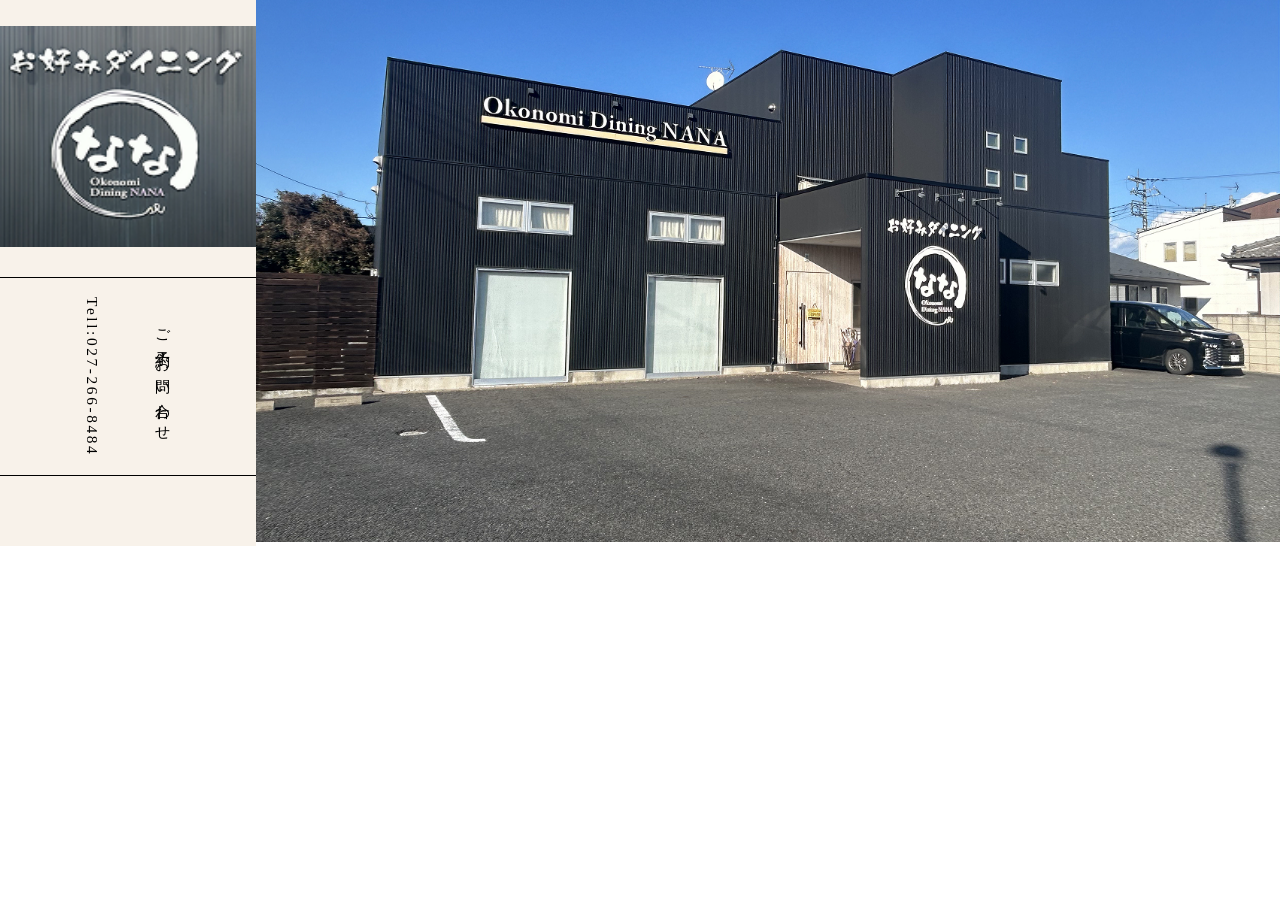
==== index.html @ 5980c4c0 "Add files via upload" ====
<!DOCTYPE html>
<html lang="ja">

<head>
  <meta charset="UTF-8">
  <meta name="viewport" content="width=device-width, initial-scale=1.0">
  <title>Document</title>
  <link rel="stylesheet" href="style.css">
</head>

<body>
  <header>
    <div class="reserve">
      <img src="nana.png">
      <span>
        <p>Tell:027-266-8484</p>
        <p>ご予約・お問い合わせ</p>
      </span>
    </div>
    <div class="nana">
      <img src="restaurant.png">
    </div>
  </header>
</body>

</html>
---- style.css ----
@charset "UTF-8";
*{
margin:0;
box-sizing:border-box;
padding:0;
font-family: "Noto Serif JP";
}

header{
  display:flex;
  align-items: stretch;
}

header img{
  width:100%
}

.nana{
  width:80%;
}

.reserve{
  width:20%;
  background-color: #F8F2EA;
}

.reserve p{
  writing-mode: vertical-rl;
  letter-spacing: 0.17em;
  font-size: 1.2vw;
}

.reserve span{
  display: flex;
  justify-content: center;
  gap:20%;
  align-items: center;
  position: relative; 
  padding: 20px 0;
}

.reserve span::before{
  content: "";
 position: absolute;
  top: 0;
  left: 0;
  width: 100%;
  height: 1px;
  background-color: #000;
}

.reserve span::after{
  content: "";
   position: absolute;
  bottom: 0;
  left: 0;
  width: 100%;
  height: 1px;
  background-color: #000;
}

.reserve img{
  flex:1;
  padding:10% 0;
  height:50%;
}
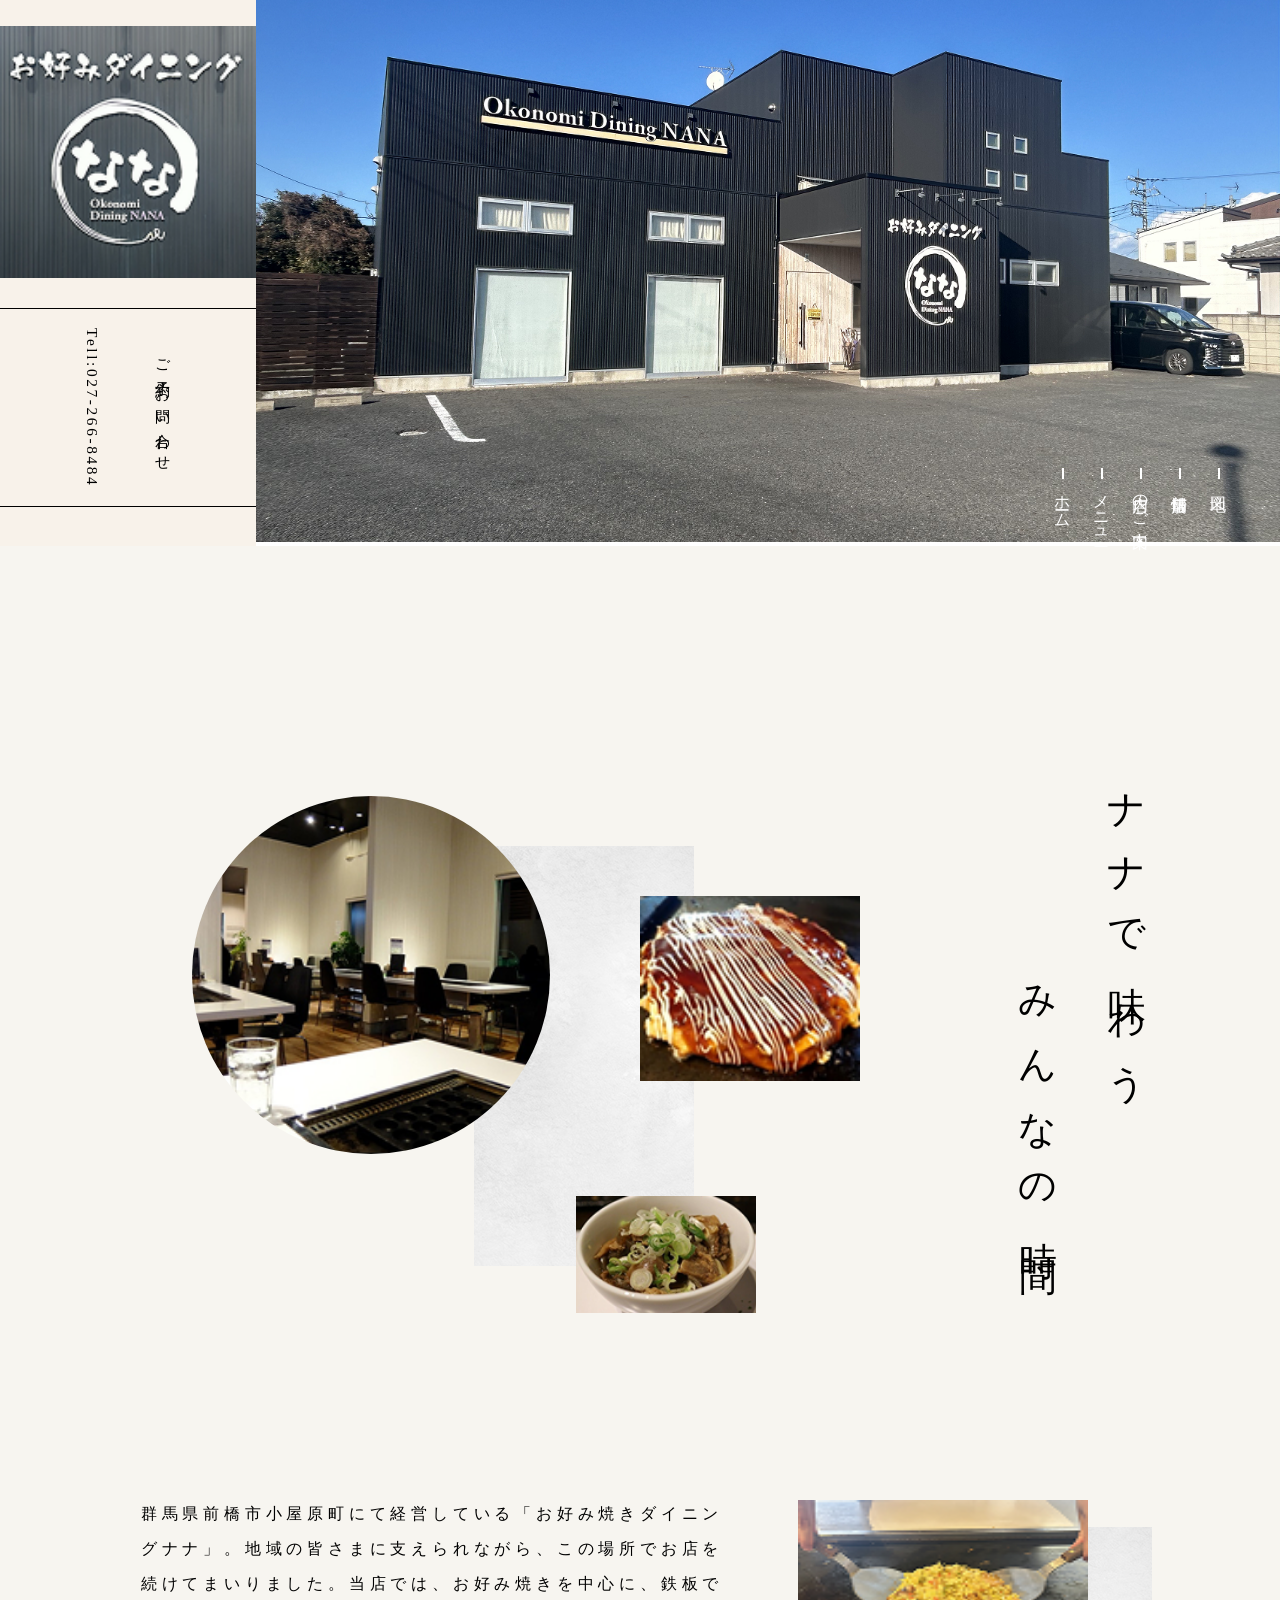
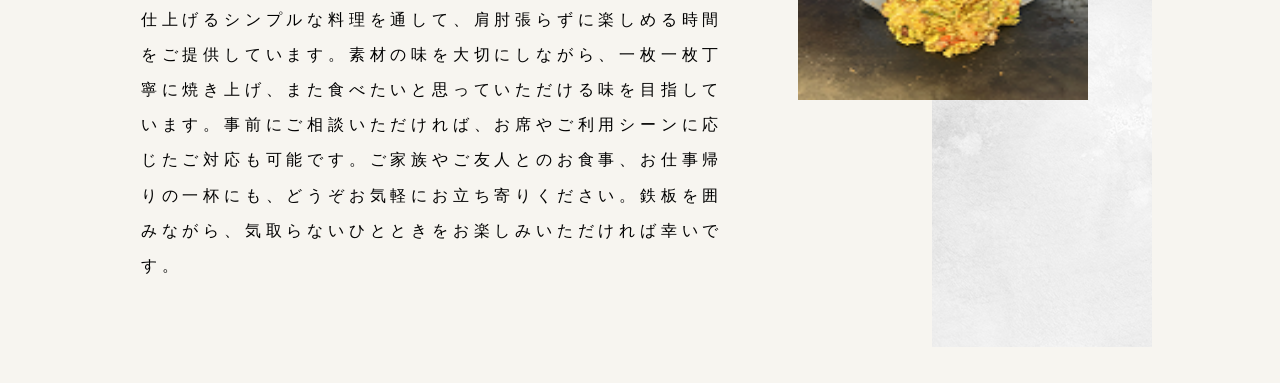
==== commit 29c5d2a0: "Add files via upload" ====
--- a/index.html
+++ b/index.html
@@ -19,8 +19,33 @@
     </div>
     <div class="nana">
       <img src="restaurant.png">
+      <ul>
+        <li><a href="#">ホーム</a></li>
+        <li><a href="#">メニュー</a></li>
+        <li><a href="#">店内のご案内</a></li>
+        <li><a href="#">店舗情報</a></li>
+        <li><a href="#">地図</a></li>
+      </ul>
     </div>
   </header>
+
+  <section class="hero">
+    <img class="table" src="dining table .png">
+    <img class="gray" src="gray.png">
+    <img class="okonomiyaki" src="okonomiyaki.png">
+    <img class="gyu" src=gyu.png>
+    <h1>ナナで味わう<br><span>みんなの時間</span></h1>
+  </section>
+
+  <section class="about">
+      <p>
+        群馬県前橋市小屋原町にて経営している「お好み焼きダイニングナナ」。地域の皆さまに支えられながら、この場所でお店を続けてまいりました。当店では、お好み焼きを中心に、鉄板で仕上げるシンプルな料理を通して、肩肘張らずに楽しめる時間をご提供しています。素材の味を大切にしながら、一枚一枚丁寧に焼き上げ、また食べたいと思っていただける味を目指しています。事前にご相談いただければ、お席やご利用シーンに応じたご対応も可能です。ご家族やご友人とのお食事、お仕事帰りの一杯にも、どうぞお気軽にお立ち寄りください。鉄板を囲みながら、気取らないひとときをお楽しみいただければ幸いです。
+      </p>
+      <img class="cooking" src="cooking.png">
+      <img class="gray1" src="gray.png">
+  </section>
 </body>
 
+
+
 </html>
--- a/style.css
+++ b/style.css
@@ -1,47 +1,49 @@
 @charset "UTF-8";
-*{
-margin:0;
-box-sizing:border-box;
-padding:0;
-font-family: "Noto Serif JP";
+
+* {
+  margin: 0;
+  box-sizing: border-box;
+  padding: 0;
+  font-family: "Noto Serif JP";
 }
 
-header{
-  display:flex;
+header {
+  display: flex;
   align-items: stretch;
 }
 
-header img{
-  width:100%
+header img {
+  width: 100%
 }
 
-.nana{
-  width:80%;
+.nana {
+  width: 80%;
+  position: relative;
 }
 
-.reserve{
-  width:20%;
+.reserve {
+  width: 20%;
   background-color: #F8F2EA;
 }
 
-.reserve p{
+.reserve p {
   writing-mode: vertical-rl;
   letter-spacing: 0.17em;
   font-size: 1.2vw;
 }
 
-.reserve span{
+.reserve span {
   display: flex;
   justify-content: center;
-  gap:20%;
+  gap: 20%;
   align-items: center;
-  position: relative; 
+  position: relative;
   padding: 20px 0;
 }
 
-.reserve span::before{
+.reserve span::before {
   content: "";
- position: absolute;
+  position: absolute;
   top: 0;
   left: 0;
   width: 100%;
@@ -49,9 +51,9 @@
   background-color: #000;
 }
 
-.reserve span::after{
+.reserve span::after {
   content: "";
-   position: absolute;
+  position: absolute;
   bottom: 0;
   left: 0;
   width: 100%;
@@ -59,10 +61,132 @@
   background-color: #000;
 }
 
-.reserve img{
-  flex:1;
-  padding:10% 0;
-  height:50%;
+.reserve img {
+  flex: 1;
+  padding: 10% 0;
 }
 
+.nana ul {
+  writing-mode: vertical-rl;
+  writing-mode: vertical-lr;
+  list-style: none;
+  background-image: url('background black.png');
+  border-radius: 50%;
+  padding: 12vh 7vh 10vh;
+  position: absolute;
+  right: -20px;
+  bottom: -15%;
+  z-index: 20;
+}
 
+li {
+  padding: 0vh 1vh;
+  position: relative;
+  transition: opacity 0.3s;
+}
+
+li::before {
+  content: "";
+  position: absolute;
+  top: -30%;
+  left: 50%;
+  width: 2px;
+  height: 20%;
+  background-color: white;
+}
+
+li:hover {
+  opacity: 0.4;
+}
+
+a {
+  text-decoration: none;
+  color: white;
+}
+
+/* hero */
+.hero {
+  padding: 220px 11vw 0;
+  position: relative;
+  background-color: #F7F5F0;
+  height:900px;
+}
+
+.hero img {
+  position: absolute;
+}
+
+.table {
+  top: 250px;
+  left: 15%;
+  border-radius: 50%;
+  z-index: 10;
+  width: 28%;
+  aspect-ratio: 1 / 1;     
+  object-fit: cover;        
+  height: auto;   
+}
+
+.gray {
+  top: 300px;
+  left: 37%;
+  z-index: 0;
+}
+
+.okonomiyaki {
+  left: 50%;
+  top: 350px;
+  width:220px;
+  height:auto;
+}
+
+.gyu {
+  top: 650px;
+  left: 45%;
+  width:180px;
+  height:auto;
+}
+
+.hero h1 {
+  position: absolute;
+  font-size: 3vw;
+  writing-mode: vertical-rl ;
+  right: 10vw;
+  font-weight: normal;
+  letter-spacing: 0.5em;
+}
+
+.hero h1 span {
+  margin-top: 5em;
+  margin-right: 1em;
+  display: inline-block;
+}
+
+.about{
+ background-color: #F7F5F0;
+ padding: 50px 11vw 100px;
+ position:relative;
+}
+
+.about p{
+  width:60%;
+  letter-spacing: 0.3em;
+   line-height: 2.2em;
+}
+
+.cooking{
+  position:absolute;
+  right:15%;
+  top:10%;
+  width:290px;
+  height:200px;
+  z-index:10;
+}
+
+.gray1{
+  position: absolute;
+  right:10%;
+  top:15%;
+  z-index:1;
+}
+
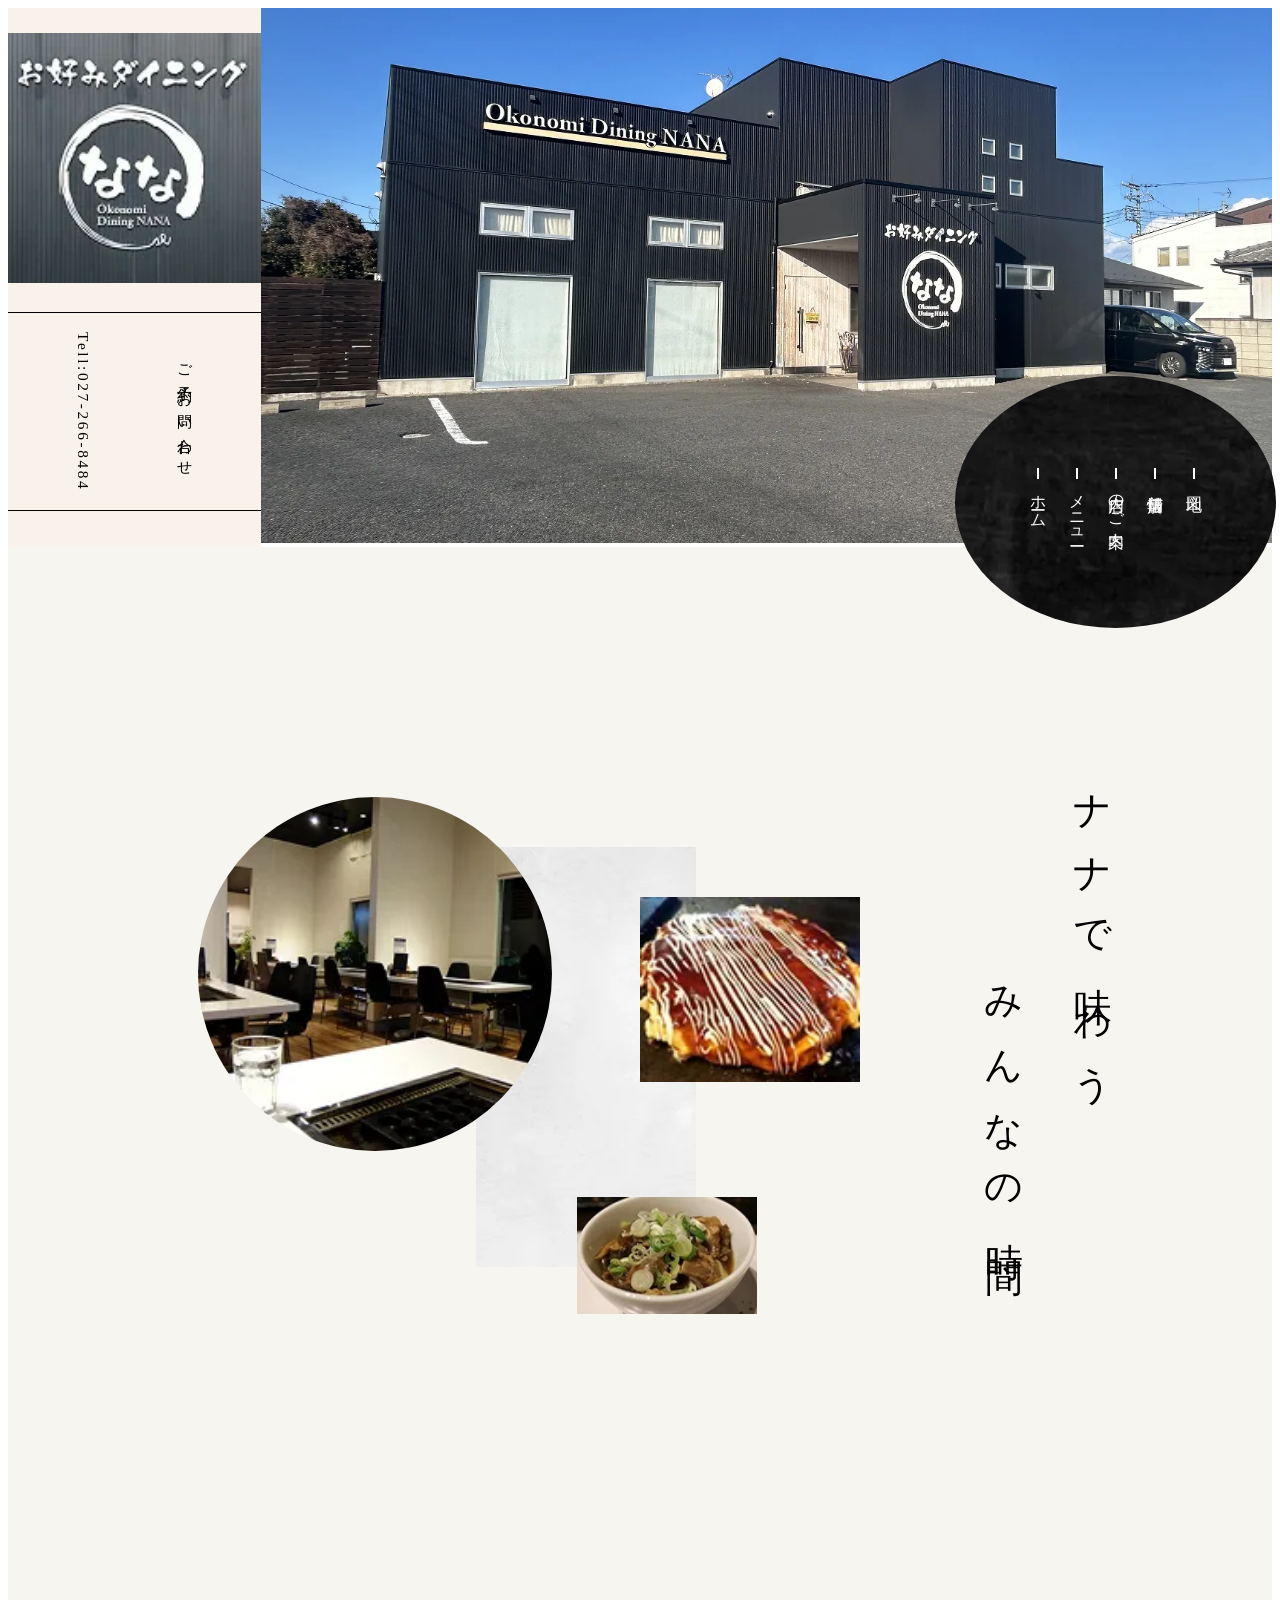
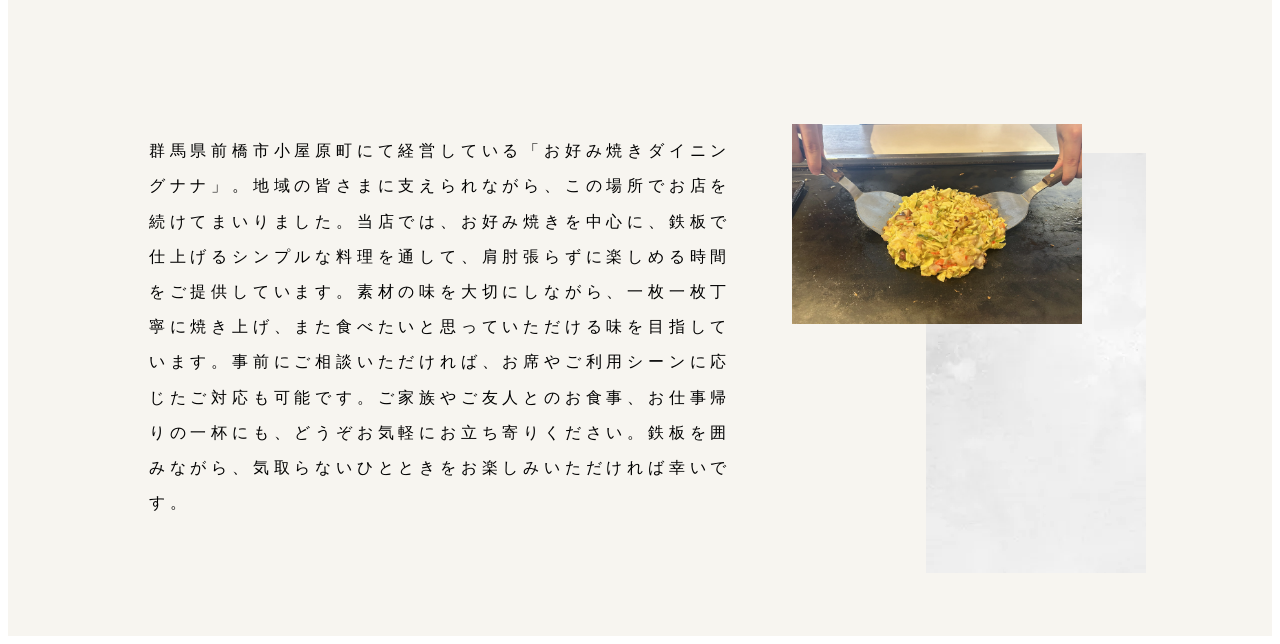
==== commit 10471c32: "Add files via upload" ====
--- a/index.html
+++ b/index.html
@@ -5,20 +5,25 @@
   <meta charset="UTF-8">
   <meta name="viewport" content="width=device-width, initial-scale=1.0">
   <title>Document</title>
-  <link rel="stylesheet" href="style.css">
+  <link rel="stylesheet" href="css/style.css">
+  <link rel="commonsheet" href="css/common.css">
+  <link rel="resetsheet" href="css/reset.css">
+  <link rel="preconnect" href="https://fonts.googleapis.com">
+<link rel="preconnect" href="https://fonts.gstatic.com" crossorigin>
+<link href="https://fonts.googleapis.com/css2?family=Noto+Sans+JP:wght@100..900&display=swap" rel="stylesheet">
 </head>
 
 <body>
   <header>
     <div class="reserve">
-      <img src="nana.png">
+      <img src="images/nana.webp">
       <span>
         <p>Tell:027-266-8484</p>
         <p>ご予約・お問い合わせ</p>
       </span>
     </div>
     <div class="nana">
-      <img src="restaurant.png">
+      <img src="images/restaurant.webp">
       <ul>
         <li><a href="#">ホーム</a></li>
         <li><a href="#">メニュー</a></li>
@@ -29,21 +34,25 @@
     </div>
   </header>
 
-  <section class="hero">
-    <img class="table" src="dining table .png">
-    <img class="gray" src="gray.png">
-    <img class="okonomiyaki" src="okonomiyaki.png">
-    <img class="gyu" src=gyu.png>
+  <main>
+    <img class="table" src="images/dining table .webp">
+    <img class="gray" src="images/gray.webp">
+    <img class="okonomiyaki" src="images/okonomiyaki.webp">
+    <img class="gyu" src=images/gyu.webp>
     <h1>ナナで味わう<br><span>みんなの時間</span></h1>
-  </section>
+  </main>
 
   <section class="about">
       <p>
         群馬県前橋市小屋原町にて経営している「お好み焼きダイニングナナ」。地域の皆さまに支えられながら、この場所でお店を続けてまいりました。当店では、お好み焼きを中心に、鉄板で仕上げるシンプルな料理を通して、肩肘張らずに楽しめる時間をご提供しています。素材の味を大切にしながら、一枚一枚丁寧に焼き上げ、また食べたいと思っていただける味を目指しています。事前にご相談いただければ、お席やご利用シーンに応じたご対応も可能です。ご家族やご友人とのお食事、お仕事帰りの一杯にも、どうぞお気軽にお立ち寄りください。鉄板を囲みながら、気取らないひとときをお楽しみいただければ幸いです。
       </p>
-      <img class="cooking" src="cooking.png">
-      <img class="gray1" src="gray.png">
+      <img class="cooking" src="images/cooking.webp">
+      <img class="gray1" src="images/gray.webp">
   </section>
+
+
+
+  <script src="js/main.js"></script>
 </body>
 
 
--- a/css/style.css
+++ b/css/style.css
@@ -0,0 +1,185 @@
+@charset "UTF-8";
+
+header {
+  display: flex;
+  align-items: stretch;
+}
+
+header img {
+  width: 100%
+}
+
+.nana {
+  width: 80%;
+  position: relative;
+}
+
+.reserve {
+  width: 20%;
+  background-color: #F8F2EA;
+}
+
+.reserve p {
+  writing-mode: vertical-rl;
+  letter-spacing: 0.17em;
+  font-size: 1.2vw;
+}
+
+.reserve span {
+  display: flex;
+  justify-content: center;
+  gap: 20%;
+  align-items: center;
+  position: relative;
+  padding: 20px 0;
+}
+
+.reserve span::before {
+  content: "";
+  position: absolute;
+  top: 0;
+  left: 0;
+  width: 100%;
+  height: 1px;
+  background-color: #000;
+}
+
+.reserve span::after {
+  content: "";
+  position: absolute;
+  bottom: 0;
+  left: 0;
+  width: 100%;
+  height: 1px;
+  background-color: #000;
+}
+
+.reserve img {
+  flex: 1;
+  padding: 10% 0;
+}
+
+.nana ul {
+  writing-mode: vertical-rl;
+  writing-mode: vertical-lr;
+  list-style: none;
+  background-image: url('../images/background-black.webp');
+  border-radius: 50%;
+  padding: 12vh 7vh 10vh;
+  position: absolute;
+  right: -20px;
+  bottom: -15%;
+  z-index: 20;
+}
+
+li {
+  padding: 0vh 1vh;
+  position: relative;
+  transition: opacity 0.3s;
+}
+
+li::before {
+  content: "";
+  position: absolute;
+  top: -30%;
+  left: 50%;
+  width: 2px;
+  height: 20%;
+  background-color: white;
+}
+
+li:hover {
+  opacity: 0.4;
+}
+
+a {
+  text-decoration: none;
+  color: white;
+}
+
+/* main */
+main {
+  padding: 220px 11vw 0;
+  position: relative;
+  background-color: #F7F5F0;
+  height:900px;
+}
+
+main img {
+  position: absolute;
+}
+
+.table {
+  top: 250px;
+  left: 15%;
+  border-radius: 50%;
+  z-index: 10;
+  width: 28%;
+  aspect-ratio: 1 / 1;     
+  object-fit: cover;        
+  height: auto;   
+}
+
+.gray {
+  top: 300px;
+  left: 37%;
+  z-index: 0;
+}
+
+.okonomiyaki {
+  left: 50%;
+  top: 350px;
+  width:220px;
+  height:auto;
+}
+
+.gyu {
+  top: 650px;
+  left: 45%;
+  width:180px;
+  height:auto;
+}
+
+main h1 {
+  position: absolute;
+  font-size: 3vw;
+  writing-mode: vertical-rl ;
+  right: 10vw;
+  font-weight: normal;
+  letter-spacing: 0.5em;
+}
+
+main h1 span {
+  margin-top: 5em;
+  margin-right: 1em;
+  display: inline-block;
+}
+
+.about{
+ background-color: #F7F5F0;
+ padding: 50px 11vw 100px;
+ position:relative;
+}
+
+.about p{
+  width:60%;
+  letter-spacing: 0.3em;
+   line-height: 2.2em;
+}
+
+.cooking{
+  position:absolute;
+  right:15%;
+  top:10%;
+  width:290px;
+  height:200px;
+  z-index:10;
+}
+
+.gray1{
+  position: absolute;
+  right:10%;
+  top:15%;
+  z-index:1;
+}
+
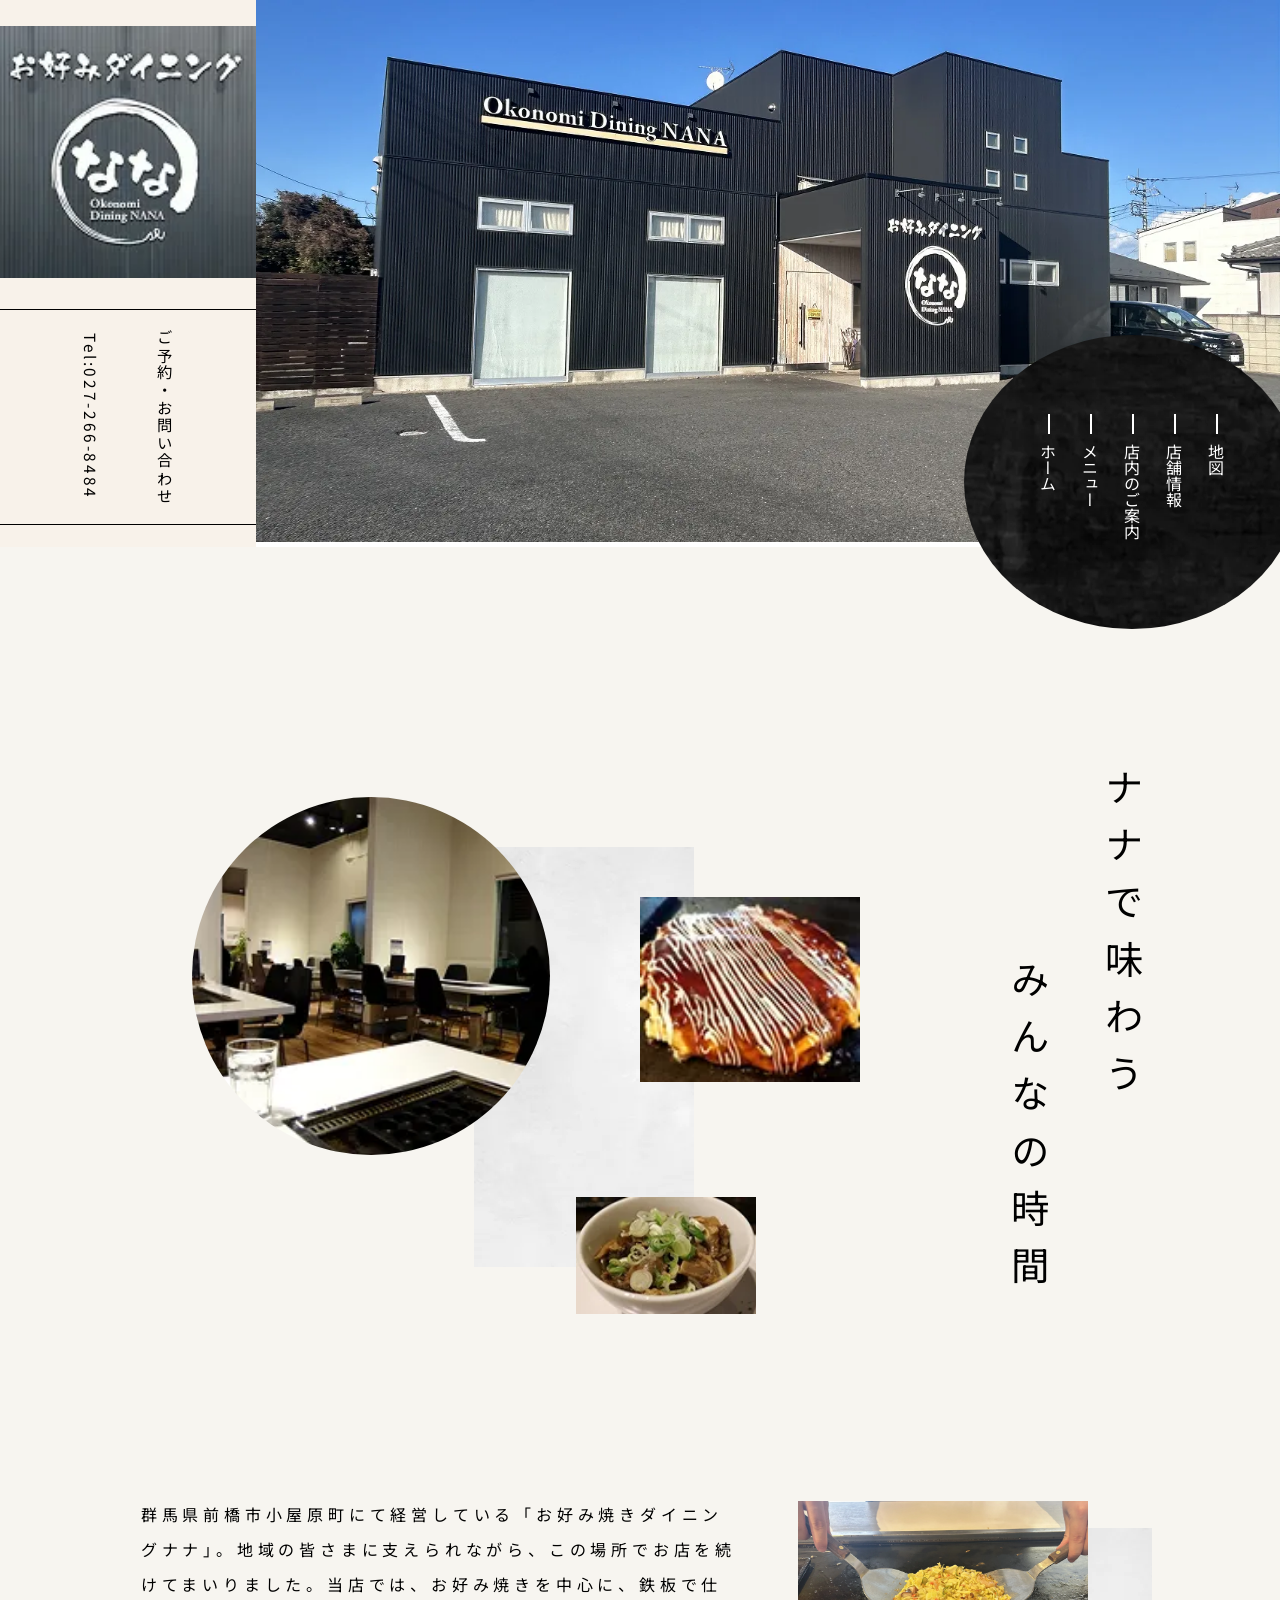
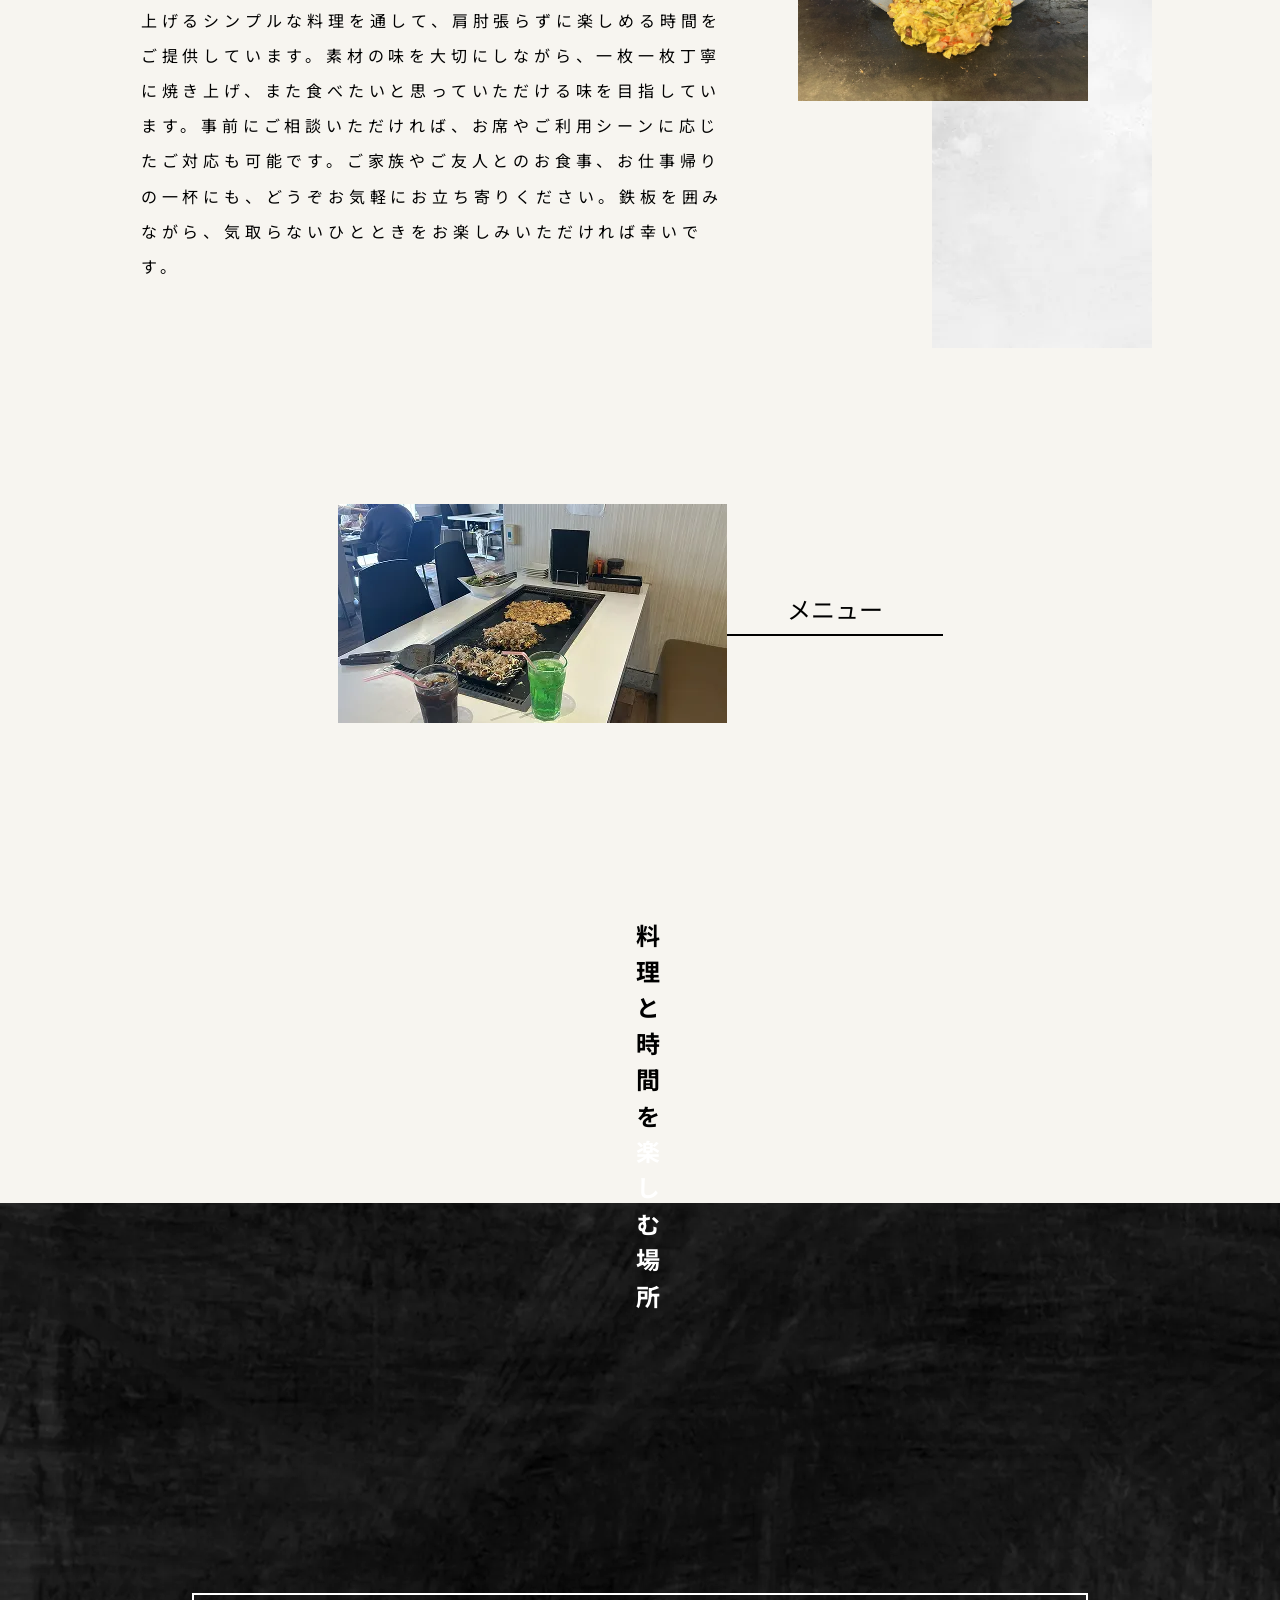
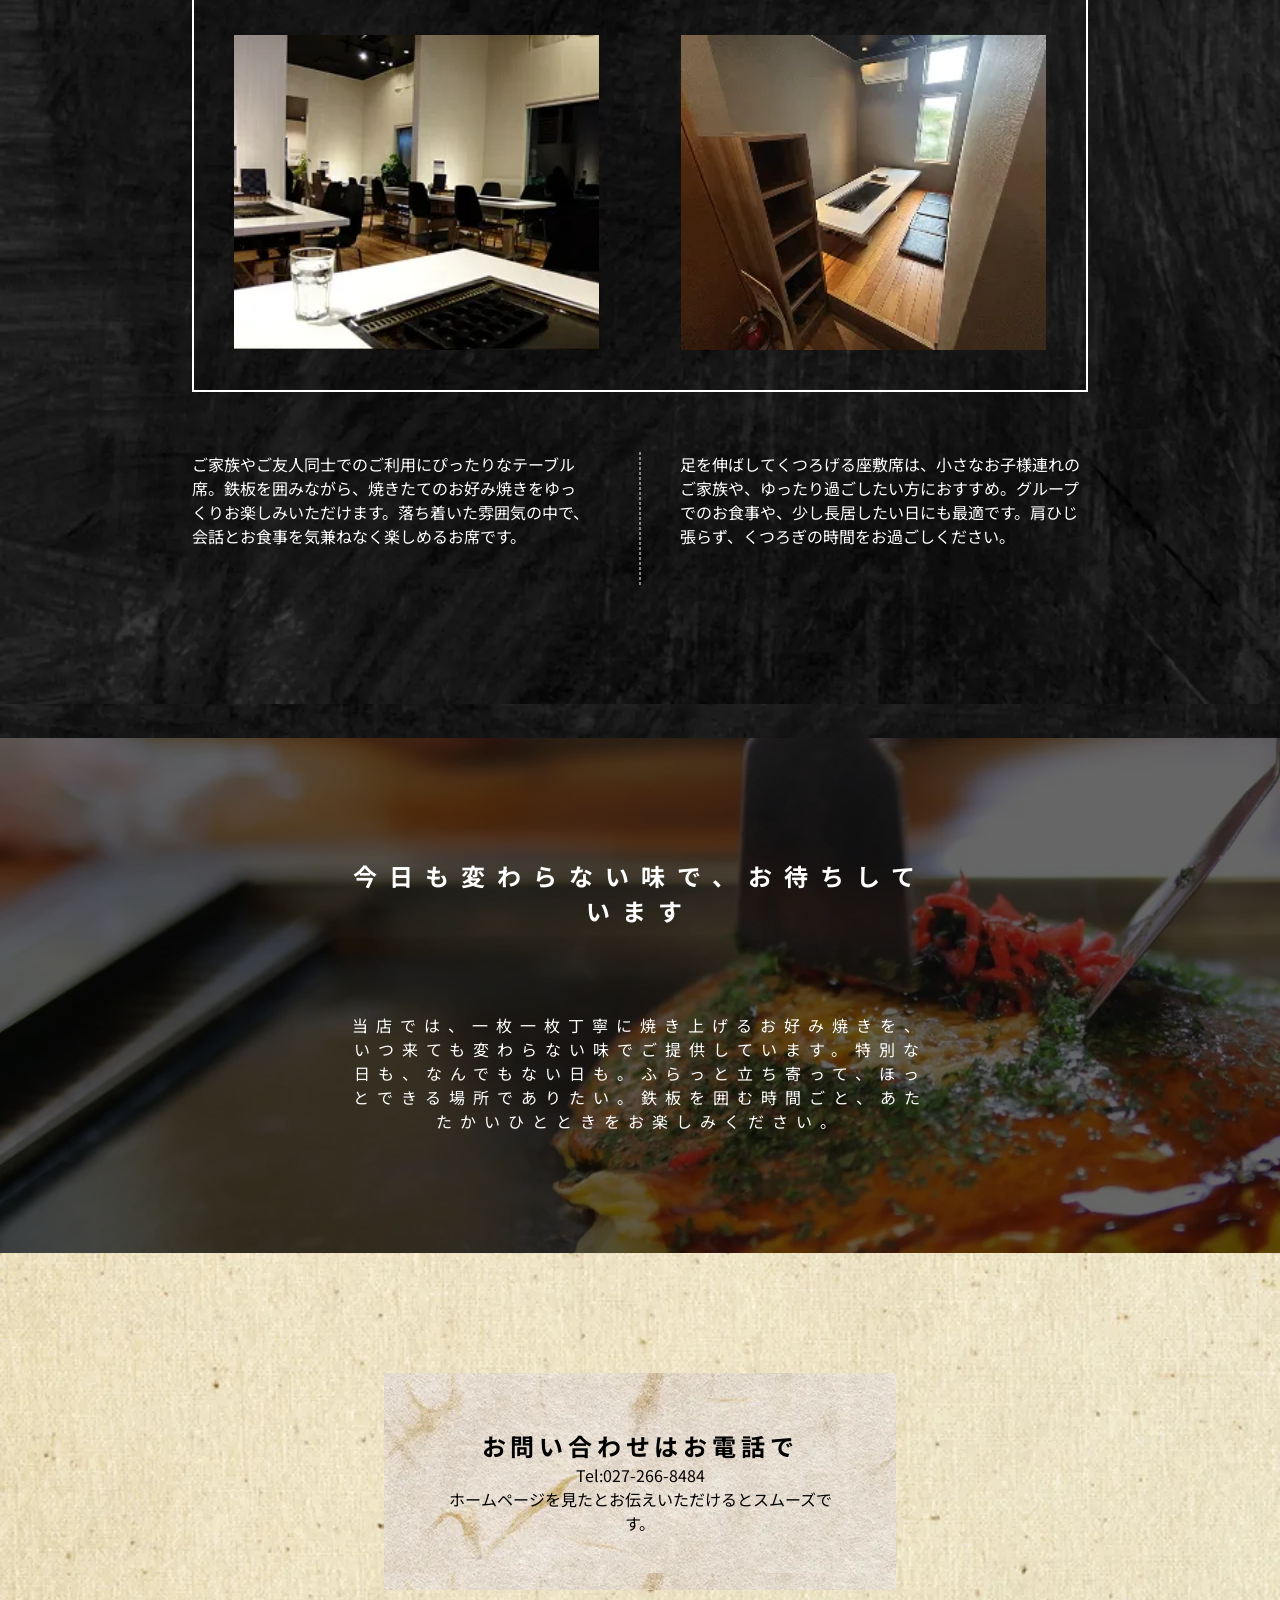
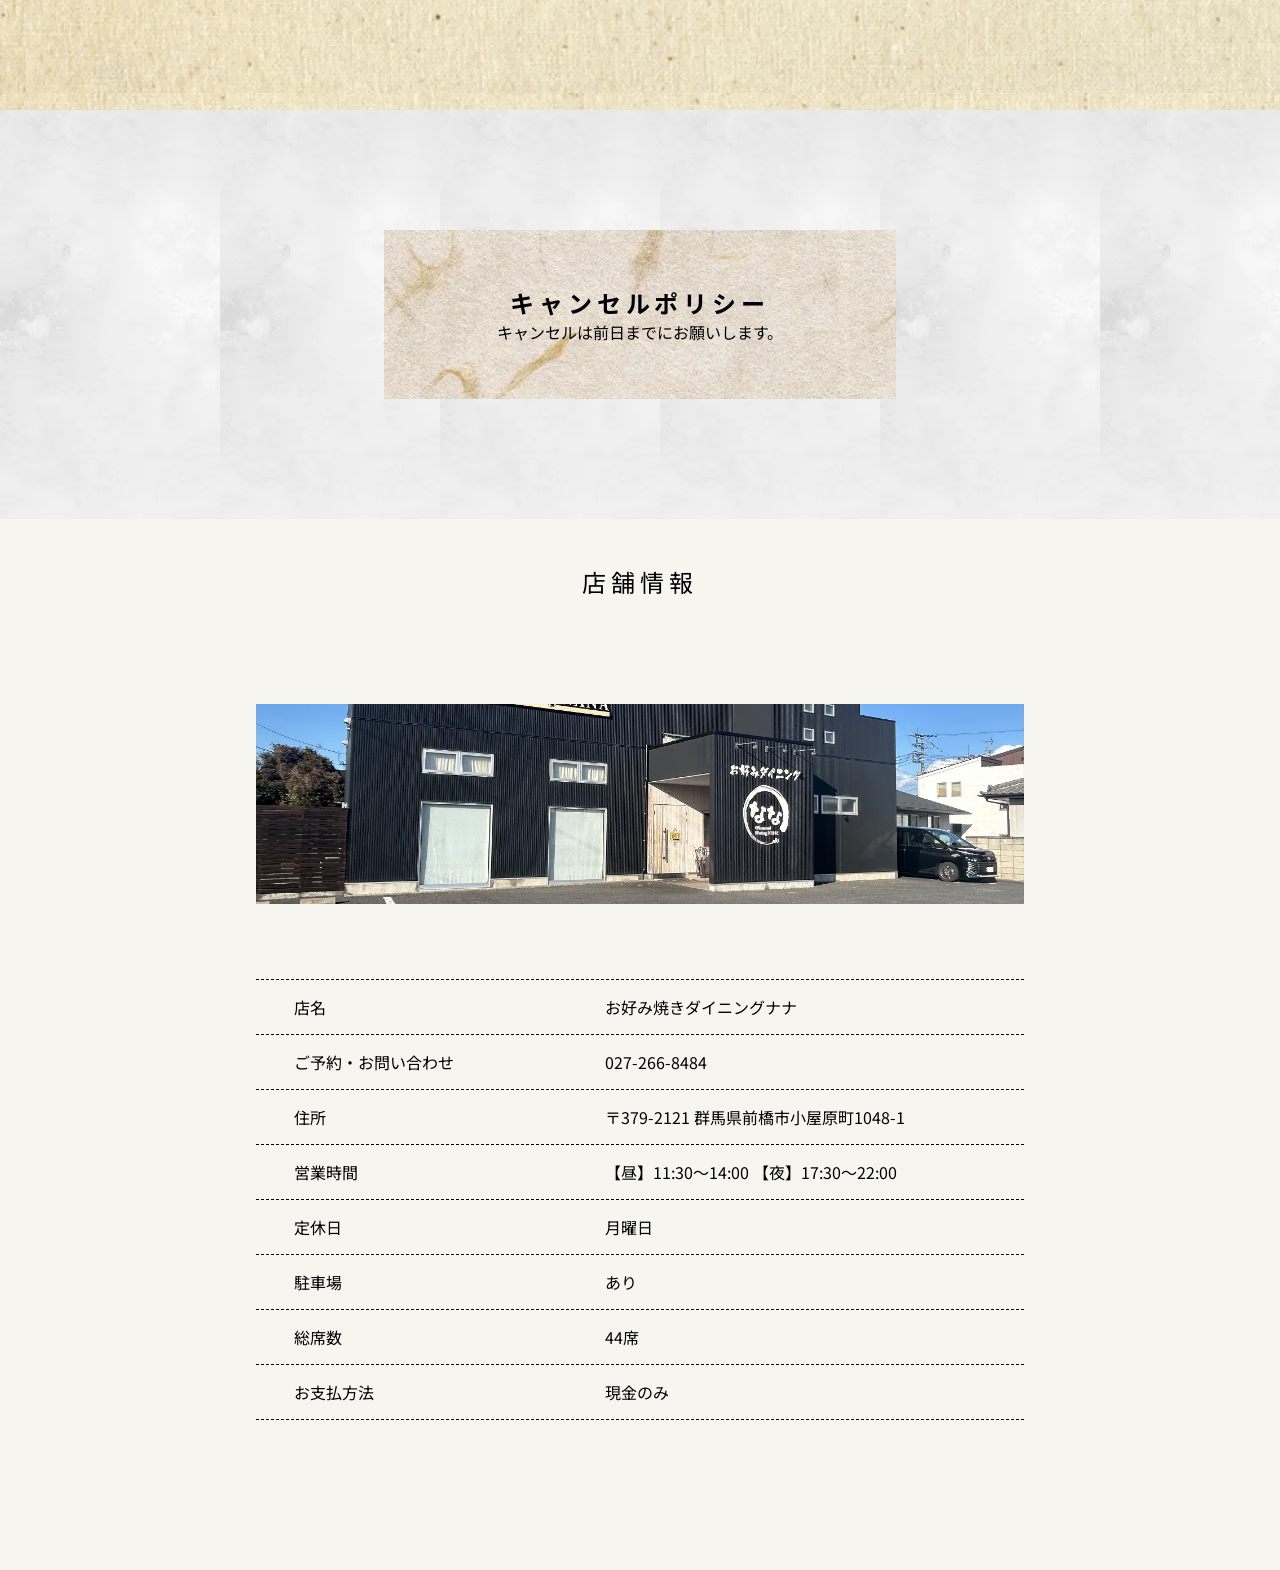
==== commit 71ff2d67: "Add files via upload" ====
--- a/index.html
+++ b/index.html
@@ -5,12 +5,12 @@
   <meta charset="UTF-8">
   <meta name="viewport" content="width=device-width, initial-scale=1.0">
   <title>Document</title>
+  <link rel="stylesheet" href="css/reset.css">
+  <link rel="stylesheet" href="css/common.css">
   <link rel="stylesheet" href="css/style.css">
-  <link rel="commonsheet" href="css/common.css">
-  <link rel="resetsheet" href="css/reset.css">
   <link rel="preconnect" href="https://fonts.googleapis.com">
-<link rel="preconnect" href="https://fonts.gstatic.com" crossorigin>
-<link href="https://fonts.googleapis.com/css2?family=Noto+Sans+JP:wght@100..900&display=swap" rel="stylesheet">
+  <link rel="preconnect" href="https://fonts.gstatic.com" crossorigin>
+  <link href="https://fonts.googleapis.com/css2?family=Noto+Sans+JP:wght@100..900&display=swap" rel="stylesheet">
 </head>
 
 <body>
@@ -18,7 +18,7 @@
     <div class="reserve">
       <img src="images/nana.webp">
       <span>
-        <p>Tell:027-266-8484</p>
+        <p>Tel:027-266-8484</p>
         <p>ご予約・お問い合わせ</p>
       </span>
     </div>
@@ -26,9 +26,9 @@
       <img src="images/restaurant.webp">
       <ul>
         <li><a href="#">ホーム</a></li>
-        <li><a href="#">メニュー</a></li>
-        <li><a href="#">店内のご案内</a></li>
-        <li><a href="#">店舗情報</a></li>
+        <li><a href="#menu">メニュー</a></li>
+        <li><a href="#store-guide">店内のご案内</a></li>
+        <li><a href="#store-info">店舗情報</a></li>
         <li><a href="#">地図</a></li>
       </ul>
     </div>
@@ -43,14 +43,88 @@
   </main>
 
   <section class="about">
-      <p>
-        群馬県前橋市小屋原町にて経営している「お好み焼きダイニングナナ」。地域の皆さまに支えられながら、この場所でお店を続けてまいりました。当店では、お好み焼きを中心に、鉄板で仕上げるシンプルな料理を通して、肩肘張らずに楽しめる時間をご提供しています。素材の味を大切にしながら、一枚一枚丁寧に焼き上げ、また食べたいと思っていただける味を目指しています。事前にご相談いただければ、お席やご利用シーンに応じたご対応も可能です。ご家族やご友人とのお食事、お仕事帰りの一杯にも、どうぞお気軽にお立ち寄りください。鉄板を囲みながら、気取らないひとときをお楽しみいただければ幸いです。
-      </p>
-      <img class="cooking" src="images/cooking.webp">
-      <img class="gray1" src="images/gray.webp">
+    <p>
+      群馬県前橋市小屋原町にて経営している「お好み焼きダイニングナナ」。地域の皆さまに支えられながら、この場所でお店を続けてまいりました。当店では、お好み焼きを中心に、鉄板で仕上げるシンプルな料理を通して、肩肘張らずに楽しめる時間をご提供しています。素材の味を大切にしながら、一枚一枚丁寧に焼き上げ、また食べたいと思っていただける味を目指しています。事前にご相談いただければ、お席やご利用シーンに応じたご対応も可能です。ご家族やご友人とのお食事、お仕事帰りの一杯にも、どうぞお気軽にお立ち寄りください。鉄板を囲みながら、気取らないひとときをお楽しみいただければ幸いです。
+    </p>
+    <img class="cooking" src="images/cooking.webp">
+    <img class="gray1" src="images/gray.webp">
   </section>
 
+  <section id="menu">
+    <img src="images/cook.webp">
+    <h2>メニュー</h2>
+  </section>
 
+  <section id="store-guide">
+    <h1>料理と時間を<span style="color: white;">楽しむ場所</span></h1>
+    <div class="img-frame">
+      <img src="images/dining table .webp">
+      <img src="images/zashiki.webp">
+    </div>
+    <div class="text">
+      <p>ご家族やご友人同士でのご利用にぴったりなテーブル席。鉄板を囲みながら、焼きたてのお好み焼きをゆっくりお楽しみいただけます。落ち着いた雰囲気の中で、会話とお食事を気兼ねなく楽しめるお席です。</p>
+      <p>足を伸ばしてくつろげる座敷席は、小さなお子様連れのご家族や、ゆったり過ごしたい方におすすめ。グループでのお食事や、少し長居したい日にも最適です。肩ひじ張らず、くつろぎの時間をお過ごしください。</p>
+    </div>
+  </section>
+
+  <section class="message">
+    <h2>今日も変わらない味で、お待ちしています</h2>
+    <p>
+      当店では、一枚一枚丁寧に焼き上げるお好み焼きを、いつ来ても変わらない味でご提供しています。特別な日も、なんでもない日も。ふらっと立ち寄って、ほっとできる場所でありたい。鉄板を囲む時間ごと、あたたかいひとときをお楽しみください。
+    </p>
+  </section>
+
+  <section class="contact">
+    <div>
+      <h1>お問い合わせはお電話で</h1>
+      <p>Tel:027-266-8484</p>
+      <p>ホームページを見たとお伝えいただけるとスムーズです。</p>
+    </div>
+  </section>
+
+  <section class="cancel">
+    <div>
+      <h1>キャンセルポリシー</h1>
+      <p>キャンセルは前日までにお願いします。</p>
+    </div>
+  </section>
+
+  <section id="store-info">
+    <h1>店舗情報</h1>
+    <img src="images/restaurant.webp">
+    <div>
+      <p>店名</p>
+      <p>お好み焼きダイニングナナ</p>
+    </div>
+    <div>
+      <p>ご予約・お問い合わせ</p>
+      <p>027-266-8484</p>
+    </div>
+    <div>
+      <p>住所</p>
+      <p>〒379-2121 群馬県前橋市小屋原町1048-1</p>
+    </div>
+    <div>
+      <p>営業時間</p>
+      <p>【昼】11:30～14:00 【夜】17:30～22:00</p>
+    </div>
+    <div>
+      <p>定休日</p>
+      <p>月曜日</p>
+    </div>
+    <div>
+      <p>駐車場</p>
+      <p>あり</p>
+    </div>
+    <div>
+      <p>総席数</p>
+      <p>44席</p>
+    </div>
+    <div>
+      <p>お支払方法</p>
+      <p>現金のみ</p>
+    </div>
+  </section>
 
   <script src="js/main.js"></script>
 </body>
--- a/css/style.css
+++ b/css/style.css
@@ -1,4 +1,14 @@
 @charset "UTF-8";
+
+* {
+  margin: 0;
+  box-sizing: border-box;
+  padding: 0;
+}
+
+body {
+font-family: "Noto Sans JP", sans-serif;
+}
 
 header {
   display: flex;
@@ -102,7 +112,7 @@
   padding: 220px 11vw 0;
   position: relative;
   background-color: #F7F5F0;
-  height:900px;
+  height: 900px;
 }
 
 main img {
@@ -115,9 +125,9 @@
   border-radius: 50%;
   z-index: 10;
   width: 28%;
-  aspect-ratio: 1 / 1;     
-  object-fit: cover;        
-  height: auto;   
+  aspect-ratio: 1 / 1;
+  object-fit: cover;
+  height: auto;
 }
 
 .gray {
@@ -129,21 +139,21 @@
 .okonomiyaki {
   left: 50%;
   top: 350px;
-  width:220px;
-  height:auto;
+  width: 220px;
+  height: auto;
 }
 
 .gyu {
   top: 650px;
   left: 45%;
-  width:180px;
-  height:auto;
+  width: 180px;
+  height: auto;
 }
 
 main h1 {
   position: absolute;
   font-size: 3vw;
-  writing-mode: vertical-rl ;
+  writing-mode: vertical-rl;
   right: 10vw;
   font-weight: normal;
   letter-spacing: 0.5em;
@@ -155,31 +165,195 @@
   display: inline-block;
 }
 
-.about{
- background-color: #F7F5F0;
- padding: 50px 11vw 100px;
- position:relative;
-}
-
-.about p{
-  width:60%;
+.about {
+  background-color: #F7F5F0;
+  padding: 50px 11vw 100px;
+  position: relative;
+}
+
+.about p {
+  width: 60%;
   letter-spacing: 0.3em;
-   line-height: 2.2em;
-}
-
-.cooking{
-  position:absolute;
-  right:15%;
-  top:10%;
-  width:290px;
-  height:200px;
-  z-index:10;
-}
-
-.gray1{
-  position: absolute;
-  right:10%;
-  top:15%;
-  z-index:1;
-}
-
+  line-height: 2.2em;
+}
+
+.cooking {
+  position: absolute;
+  right: 15%;
+  top: 10%;
+  width: 290px;
+  height: 200px;
+  z-index: 10;
+}
+
+.gray1 {
+  position: absolute;
+  right: 10%;
+  top: 15%;
+  z-index: 1;
+}
+
+/* menu */
+#menu {
+  background-color: #F7F5F0;
+  display: flex;
+  align-items: center;
+  justify-content: center;
+  padding: 120px 0 480px;
+}
+
+#menu h2 {
+  border-bottom: 2px solid #000;
+  font-weight: normal;
+  padding-left: 60px;
+  padding-right: 60px;
+  padding-bottom: 8px;
+}
+
+#menu img:hover,
+#menu h2:hover {
+  opacity: 0.4;
+  transition: opacity 0.3s;
+}
+
+/* store-guide */
+#store-guide {
+  padding: 390px 15% 190px;
+  background-image: url('../images/background-black.webp');
+  position: relative;
+}
+
+#store-guide h1 {
+  writing-mode: vertical-rl;
+  letter-spacing: 0.5em;
+  position: absolute;
+  left: 52%;
+  top: -280px;
+  transform: translateX(-100%);
+}
+
+#store-guide img {
+  width: 100%;
+  height: auto;
+}
+
+#store-guide p {
+  color: white;
+}
+
+.img-frame {
+  display: flex;
+  gap: 10%;
+  border: 2px solid white;
+  padding: 40px;
+}
+
+.text {
+  display: flex;
+  gap: 10%;
+  padding-top: 60px;
+  position: relative;
+}
+
+.text::before {
+  content: "";
+  position: absolute;
+  left: 50%;
+  top: 100;
+  height: 85%;
+  border-left: 1px dashed white;
+  transform: translateX(-50%);
+}
+
+/* message */
+.message {
+  background-image: url('../images/okonomiyaki background.webp');
+  padding: 120px 27%;
+  position: relative;
+}
+
+.message::before {
+  content: "";
+  position: absolute;
+  inset: 0;
+  background-color: rgba(0, 0, 0, 0.6);
+}
+
+.message h2,
+.message p {
+  position: relative;
+  z-index: 1;
+  color: white;
+  text-align: center;
+  letter-spacing: 0.5em;
+}
+
+.message h2 {
+  margin-bottom: 85px;
+}
+
+/* contact */
+.contact {
+  background-image: url('../images/tubutubu.webp');
+  padding: 120px 30%;
+}
+
+.contact div {
+  background-image: url('../images/washi.webp');
+  text-align: center;
+  padding: 55px 12%;
+}
+
+.contact h1 {
+  letter-spacing: 0.2em;
+}
+
+/* cancel */
+.cancel {
+  background-image: url('../images/gray.webp');
+  padding: 120px 30%;
+}
+
+.cancel div {
+  background-image: url('../images/washi.webp');
+  text-align: center;
+  padding: 55px 12%;
+}
+
+.cancel h1 {
+  letter-spacing: 0.2em;
+}
+
+/* store-info */
+#store-info {
+  padding: 45px 20% 150px;
+  background-color: #F7F5F0;
+}
+
+#store-info img {
+  width: 100%;
+  height: 200px;
+  object-fit: cover;
+  margin:105px 0 70px;
+}
+
+#store-info h1 {
+  text-align: center;
+  letter-spacing: 0.2em;
+  font-weight: normal;
+}
+
+#store-info div {
+  display: flex;
+  padding: 15px 5%;
+  border-bottom: 1px dashed #000;
+}
+
+#store-info div:first-of-type {
+  border-top: 1px dashed #000;
+}
+
+#store-info div p:first-child {
+  width: 45%;
+  flex-shrink: 0;
+}
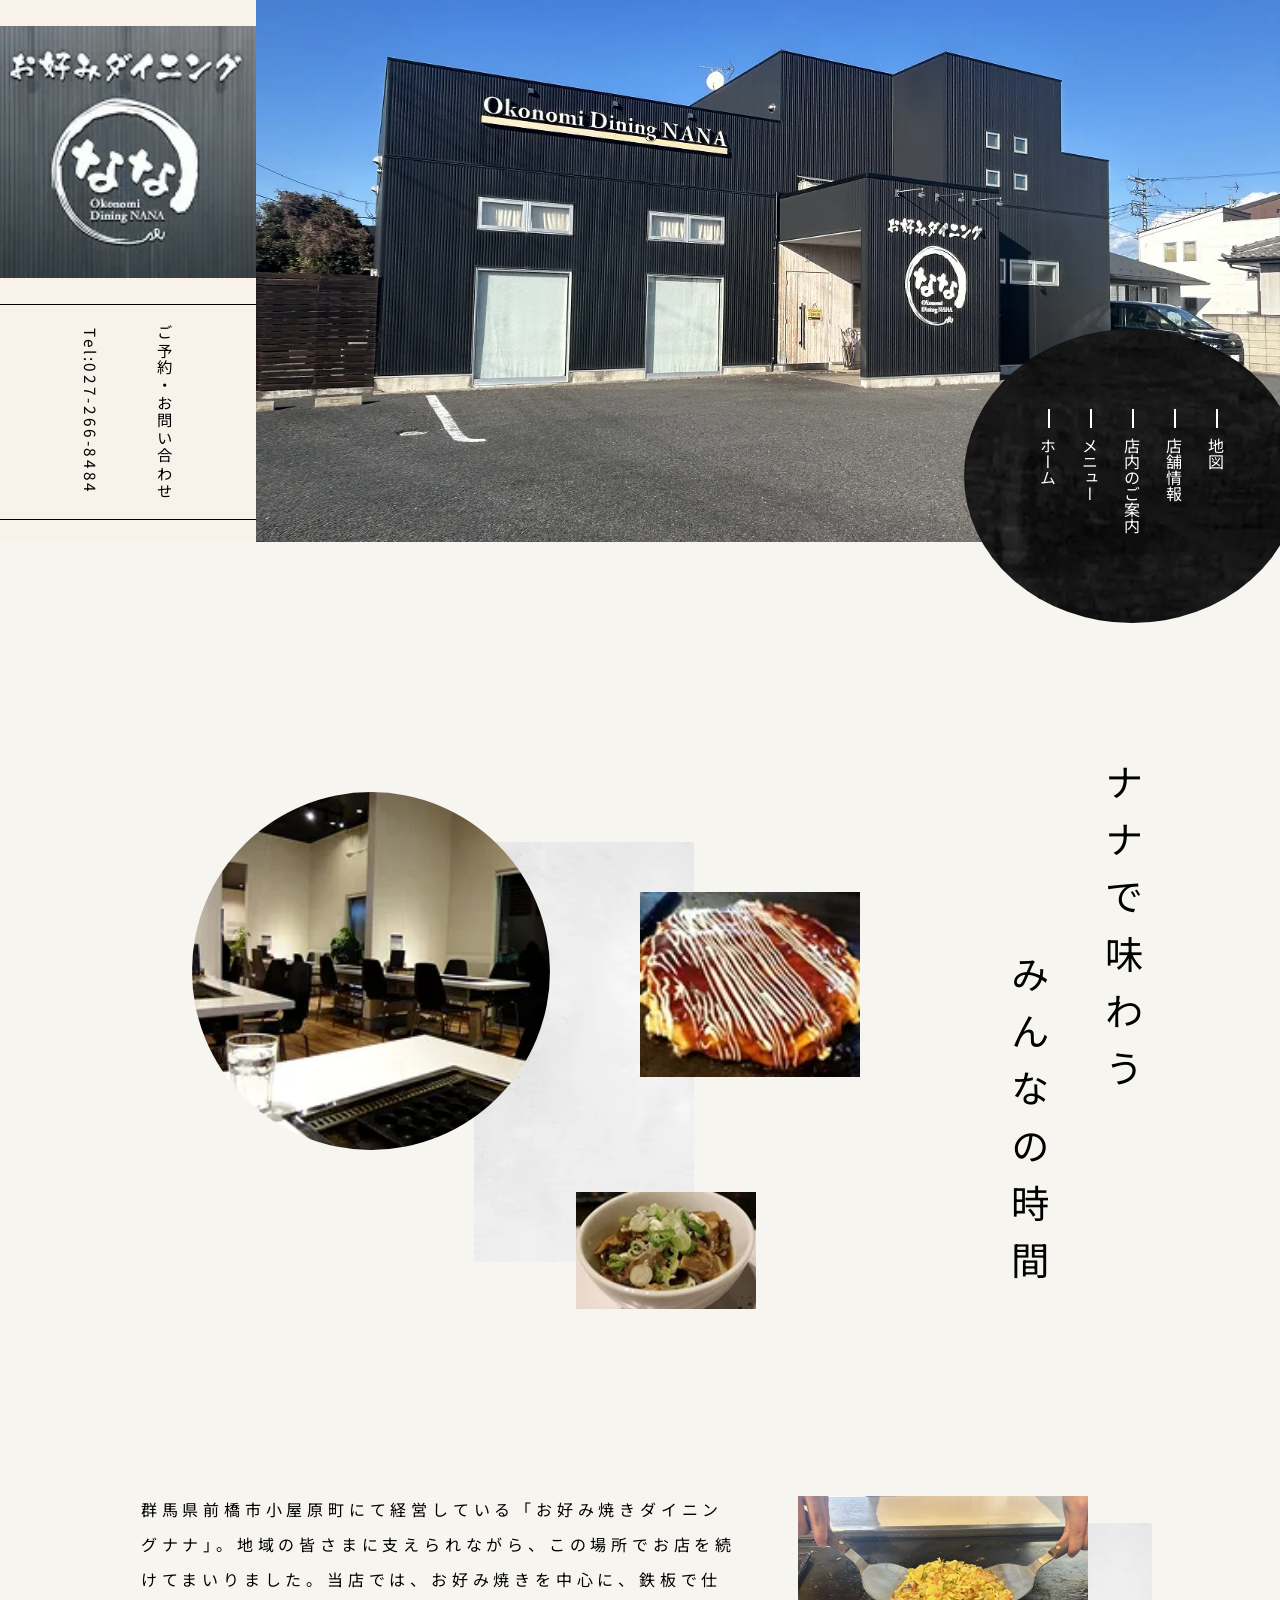
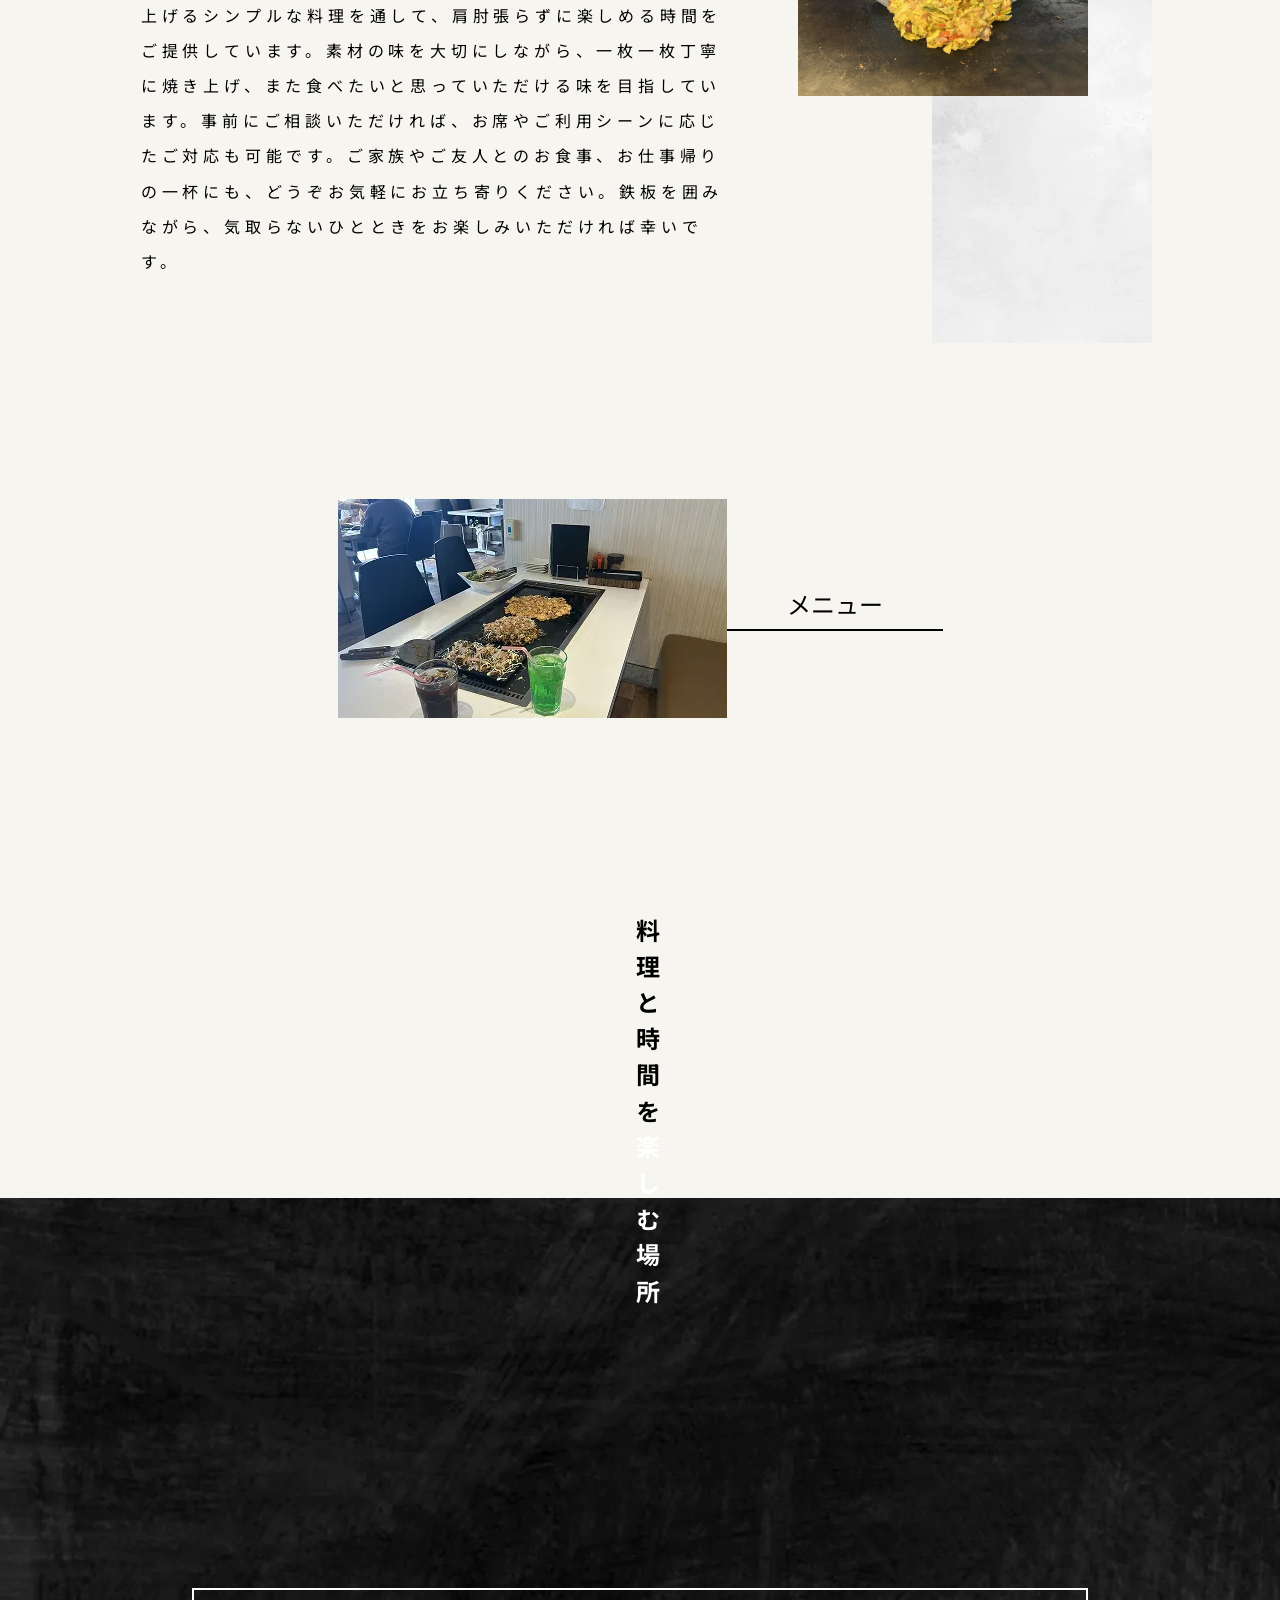
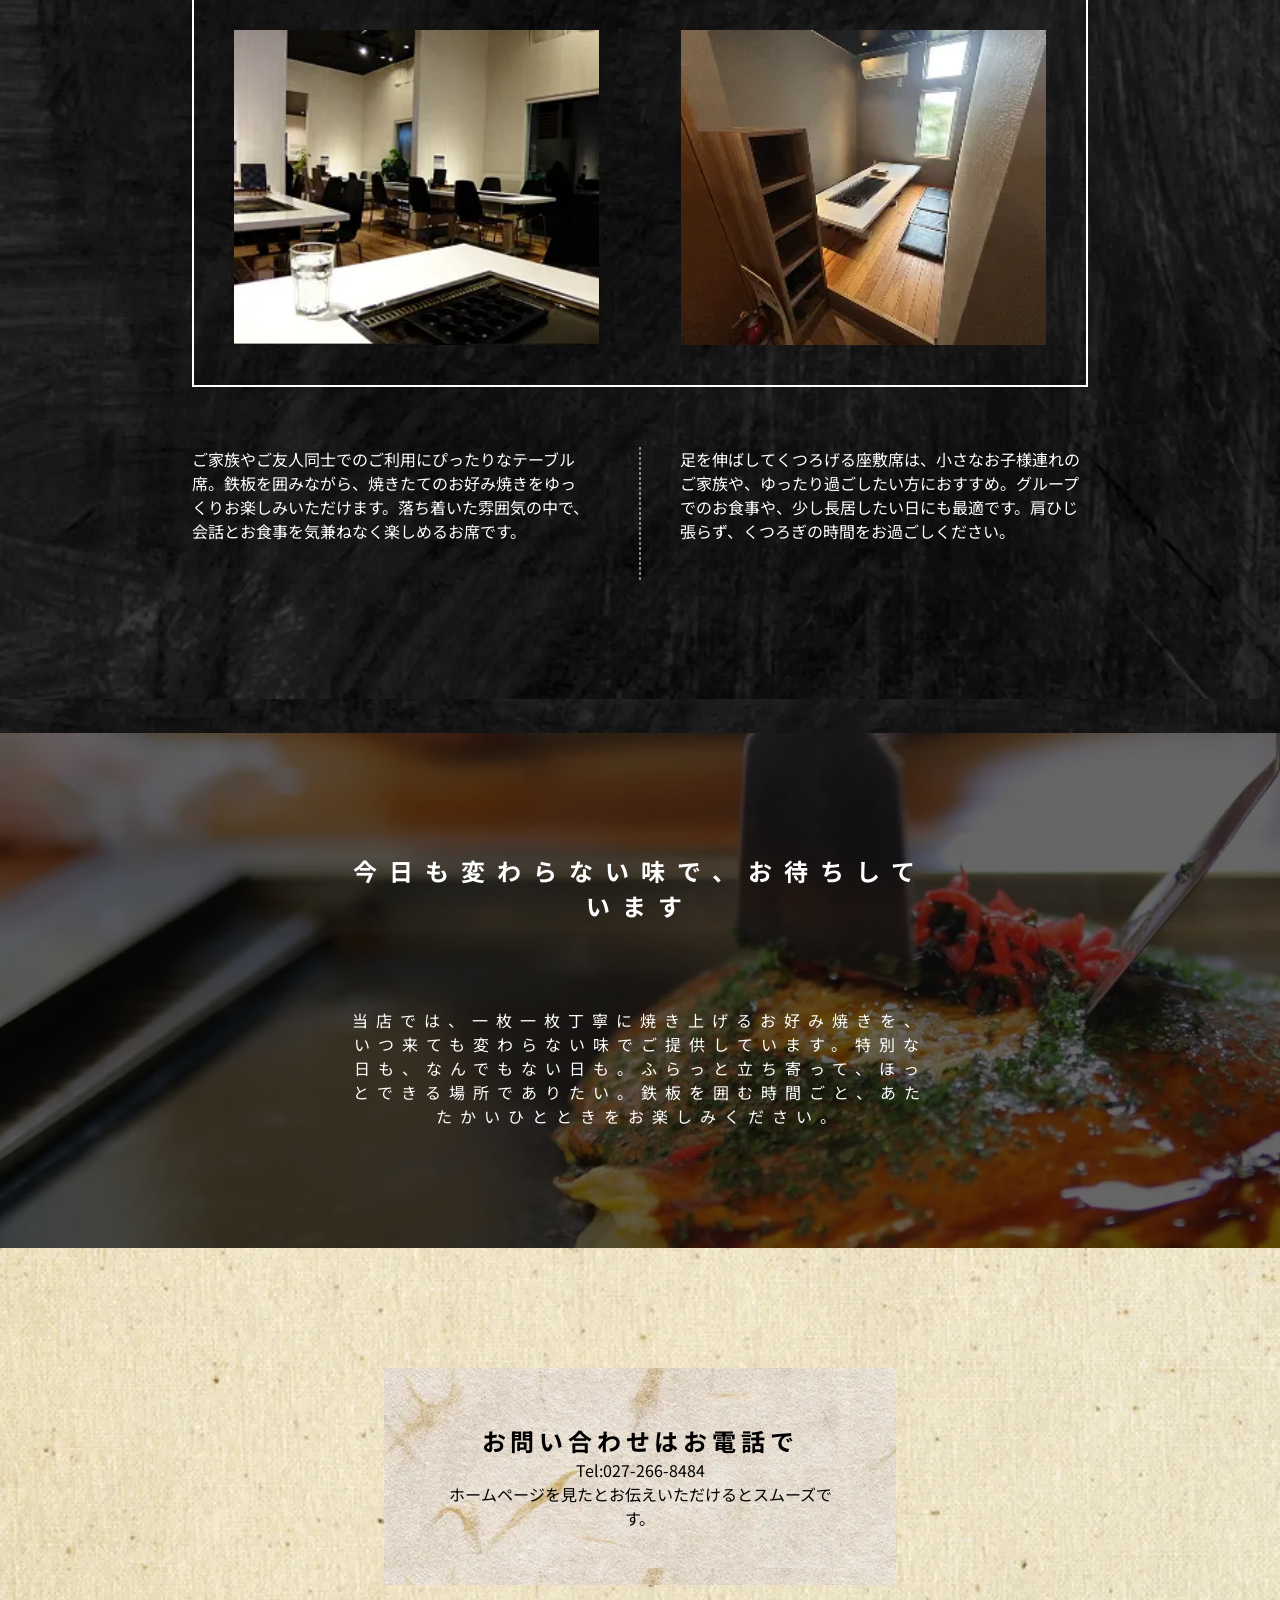
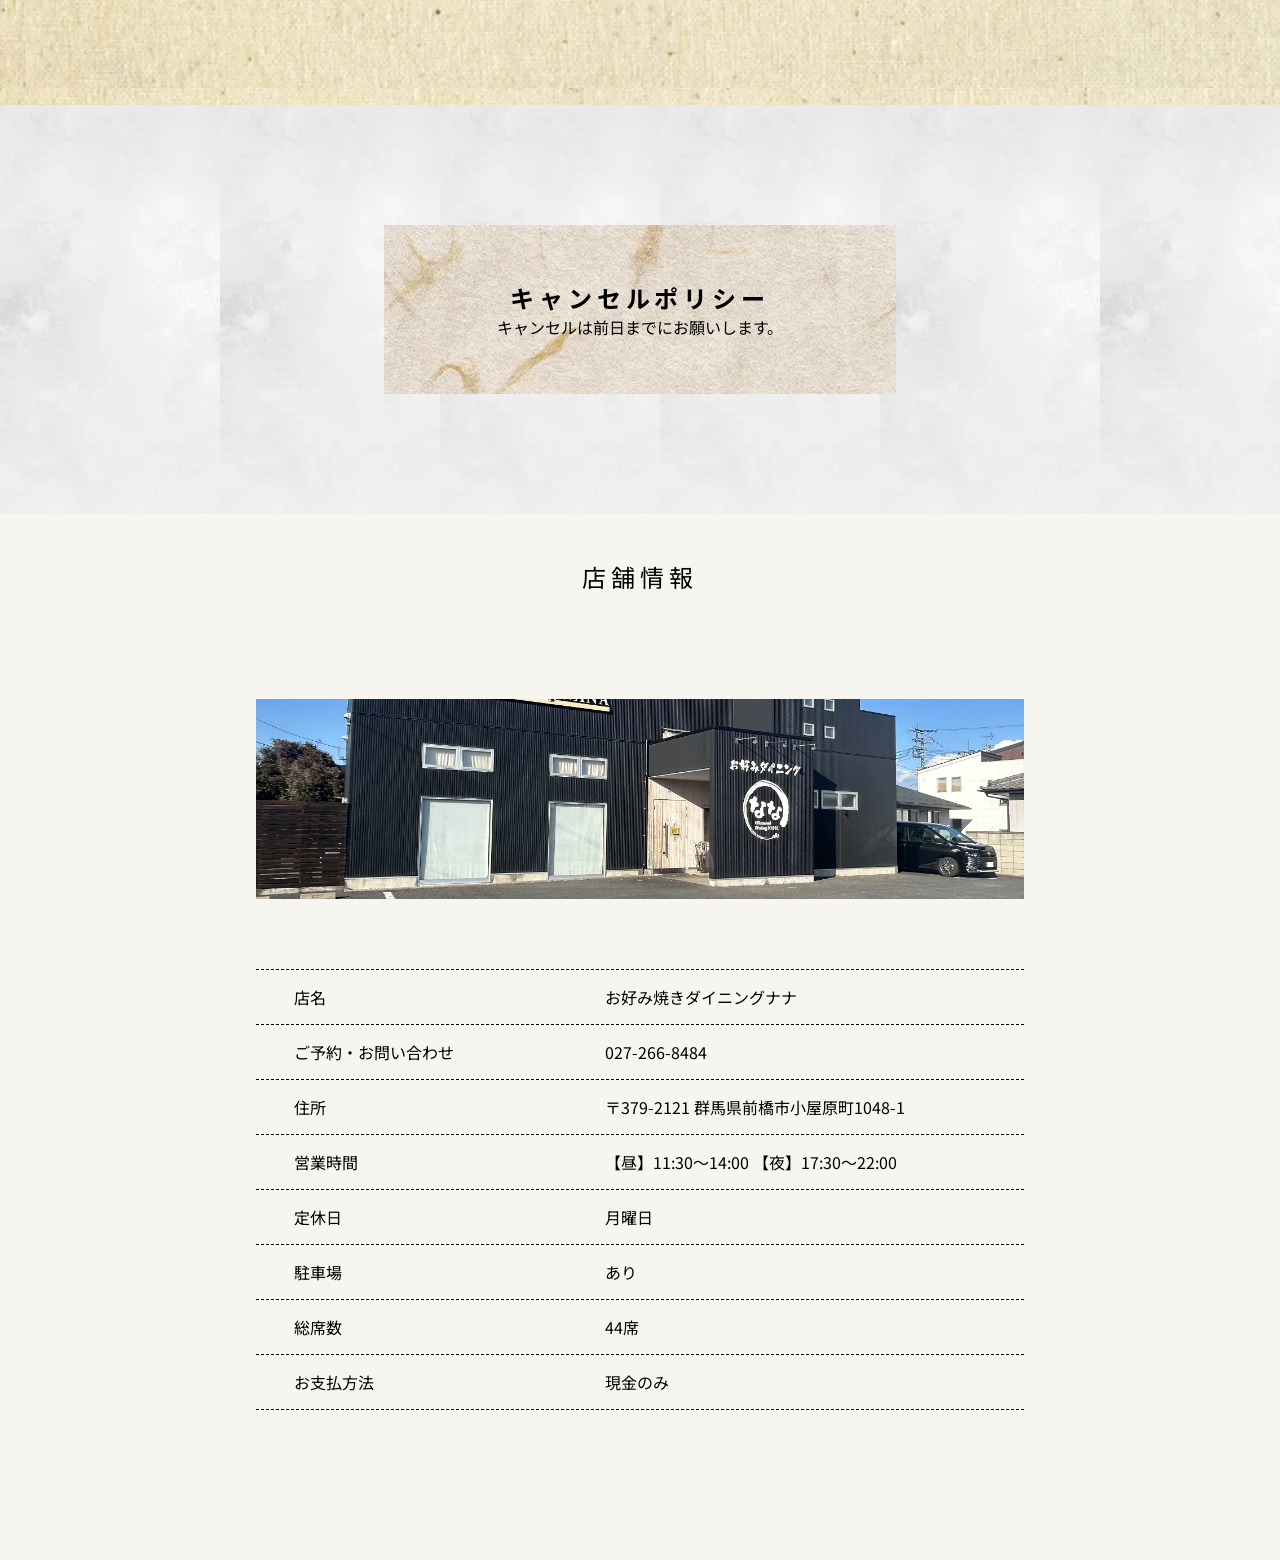
==== commit 9fb4b00d: "Add files via upload" ====
--- a/index.html
+++ b/index.html
@@ -2,12 +2,17 @@
 <html lang="ja">
 
 <head>
+  <!-- 基本設定 -->
   <meta charset="UTF-8">
   <meta name="viewport" content="width=device-width, initial-scale=1.0">
   <title>Document</title>
+
+  <!-- CSS読み込み -->
   <link rel="stylesheet" href="css/reset.css">
   <link rel="stylesheet" href="css/common.css">
   <link rel="stylesheet" href="css/style.css">
+
+  <!-- フォント関連 -->
   <link rel="preconnect" href="https://fonts.googleapis.com">
   <link rel="preconnect" href="https://fonts.gstatic.com" crossorigin>
   <link href="https://fonts.googleapis.com/css2?family=Noto+Sans+JP:wght@100..900&display=swap" rel="stylesheet">
@@ -17,20 +22,22 @@
   <header>
     <div class="reserve">
       <img src="images/nana.webp">
-      <span>
+      <div>
         <p>Tel:027-266-8484</p>
         <p>ご予約・お問い合わせ</p>
-      </span>
+      </div>
     </div>
     <div class="nana">
       <img src="images/restaurant.webp">
-      <ul>
-        <li><a href="#">ホーム</a></li>
-        <li><a href="#menu">メニュー</a></li>
-        <li><a href="#store-guide">店内のご案内</a></li>
-        <li><a href="#store-info">店舗情報</a></li>
-        <li><a href="#">地図</a></li>
-      </ul>
+      <nav>
+        <ul>
+          <li><a href="#">ホーム</a></li>
+          <li><a href="#menu">メニュー</a></li>
+          <li><a href="#store-guide">店内のご案内</a></li>
+          <li><a href="#store-info">店舗情報</a></li>
+          <li><a href="#">地図</a></li>
+        </ul>
+      </nav>
     </div>
   </header>
 
@@ -51,8 +58,10 @@
   </section>
 
   <section id="menu">
-    <img src="images/cook.webp">
-    <h2>メニュー</h2>
+    <a href="menu.html">
+      <img src="images/cook.webp">
+      <h2>メニュー</h2>
+    </a>
   </section>
 
   <section id="store-guide">
--- a/css/common.css
+++ b/css/common.css
@@ -0,0 +1,100 @@
+header {
+  display: flex;
+  align-items: stretch;
+}
+
+header img {
+  width: 100%
+}
+
+header {
+  display: flex;
+  align-items: stretch;
+}
+
+header img {
+  width: 100%
+}
+
+.nana {
+  width: 80%;
+  position: relative;
+}
+
+.reserve {
+  width: 20%;
+  background-color: #F8F2EA;
+}
+
+.reserve p {
+  writing-mode: vertical-rl;
+  letter-spacing: 0.17em;
+  font-size: 1.2vw;
+}
+
+.reserve div {
+  display: flex;
+  justify-content: center;
+  gap: 20%;
+  align-items: center;
+  position: relative;
+  padding: 20px 0;
+}
+
+.reserve div::before {
+  content: "";
+  position: absolute;
+  top: 0;
+  left: 0;
+  width: 100%;
+  height: 1px;
+  background-color: #000;
+}
+
+.reserve div::after {
+  content: "";
+  position: absolute;
+  bottom: 0;
+  left: 0;
+  width: 100%;
+  height: 1px;
+  background-color: #000;
+}
+
+.reserve img {
+  flex: 1;
+  padding: 10% 0;
+}
+
+.nana ul {
+  writing-mode: vertical-rl;
+  writing-mode: vertical-lr;
+  list-style: none;
+  background-image: url('../images/background-black.webp');
+  border-radius: 50%;
+  padding: 12vh 7vh 10vh;
+  position: absolute;
+  right: -20px;
+  bottom: -15%;
+  z-index: 20;
+}
+
+li {
+  padding: 0vh 1vh;
+  position: relative;
+  transition: opacity 0.3s;
+}
+
+li::before {
+  content: "";
+  position: absolute;
+  top: -30%;
+  left: 50%;
+  width: 2px;
+  height: 20%;
+  background-color: white;
+}
+
+li:hover {
+  opacity: 0.4;
+}
--- a/css/style.css
+++ b/css/style.css
@@ -1,111 +1,4 @@
 @charset "UTF-8";
-
-* {
-  margin: 0;
-  box-sizing: border-box;
-  padding: 0;
-}
-
-body {
-font-family: "Noto Sans JP", sans-serif;
-}
-
-header {
-  display: flex;
-  align-items: stretch;
-}
-
-header img {
-  width: 100%
-}
-
-.nana {
-  width: 80%;
-  position: relative;
-}
-
-.reserve {
-  width: 20%;
-  background-color: #F8F2EA;
-}
-
-.reserve p {
-  writing-mode: vertical-rl;
-  letter-spacing: 0.17em;
-  font-size: 1.2vw;
-}
-
-.reserve span {
-  display: flex;
-  justify-content: center;
-  gap: 20%;
-  align-items: center;
-  position: relative;
-  padding: 20px 0;
-}
-
-.reserve span::before {
-  content: "";
-  position: absolute;
-  top: 0;
-  left: 0;
-  width: 100%;
-  height: 1px;
-  background-color: #000;
-}
-
-.reserve span::after {
-  content: "";
-  position: absolute;
-  bottom: 0;
-  left: 0;
-  width: 100%;
-  height: 1px;
-  background-color: #000;
-}
-
-.reserve img {
-  flex: 1;
-  padding: 10% 0;
-}
-
-.nana ul {
-  writing-mode: vertical-rl;
-  writing-mode: vertical-lr;
-  list-style: none;
-  background-image: url('../images/background-black.webp');
-  border-radius: 50%;
-  padding: 12vh 7vh 10vh;
-  position: absolute;
-  right: -20px;
-  bottom: -15%;
-  z-index: 20;
-}
-
-li {
-  padding: 0vh 1vh;
-  position: relative;
-  transition: opacity 0.3s;
-}
-
-li::before {
-  content: "";
-  position: absolute;
-  top: -30%;
-  left: 50%;
-  width: 2px;
-  height: 20%;
-  background-color: white;
-}
-
-li:hover {
-  opacity: 0.4;
-}
-
-a {
-  text-decoration: none;
-  color: white;
-}
 
 /* main */
 main {
@@ -202,6 +95,13 @@
   padding: 120px 0 480px;
 }
 
+#menu a {
+  display: flex;
+  align-items: center;
+  text-decoration: none;
+  color: inherit;
+}
+
 #menu h2 {
   border-bottom: 2px solid #000;
   font-weight: normal;
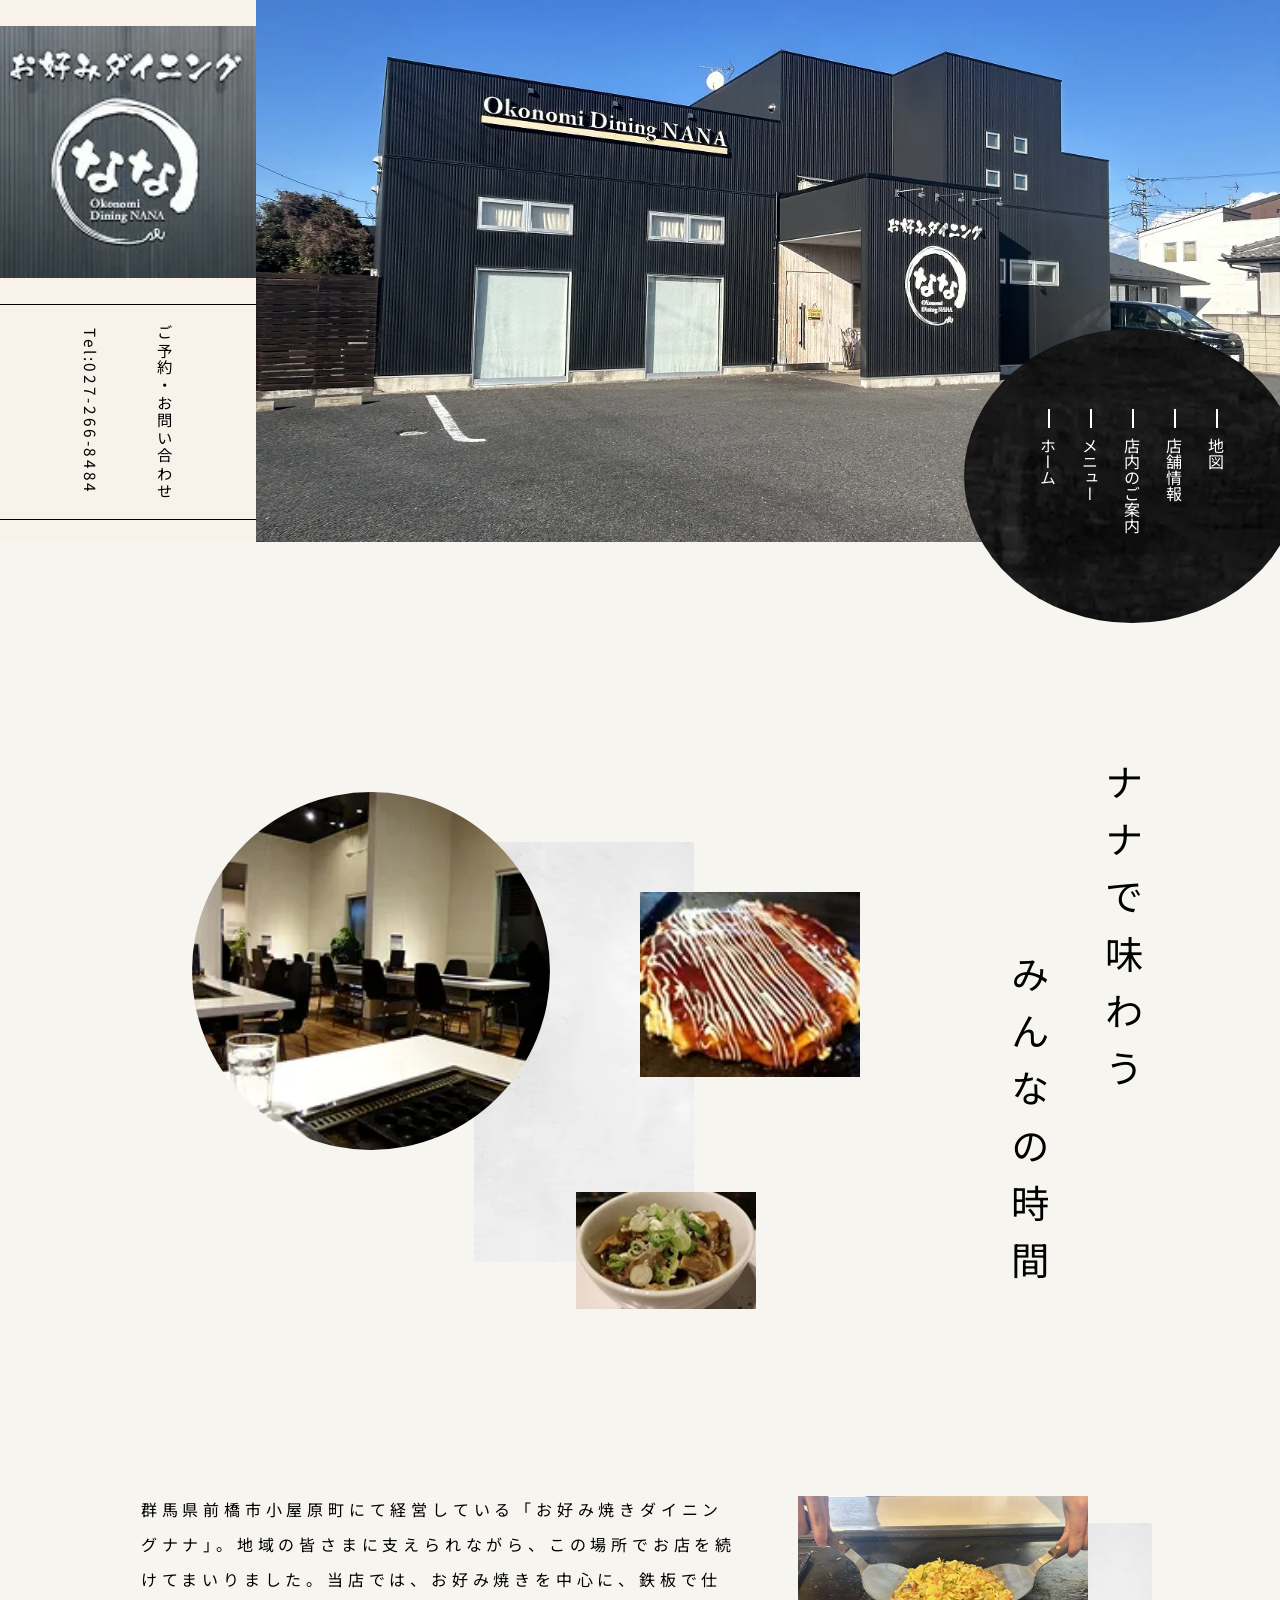
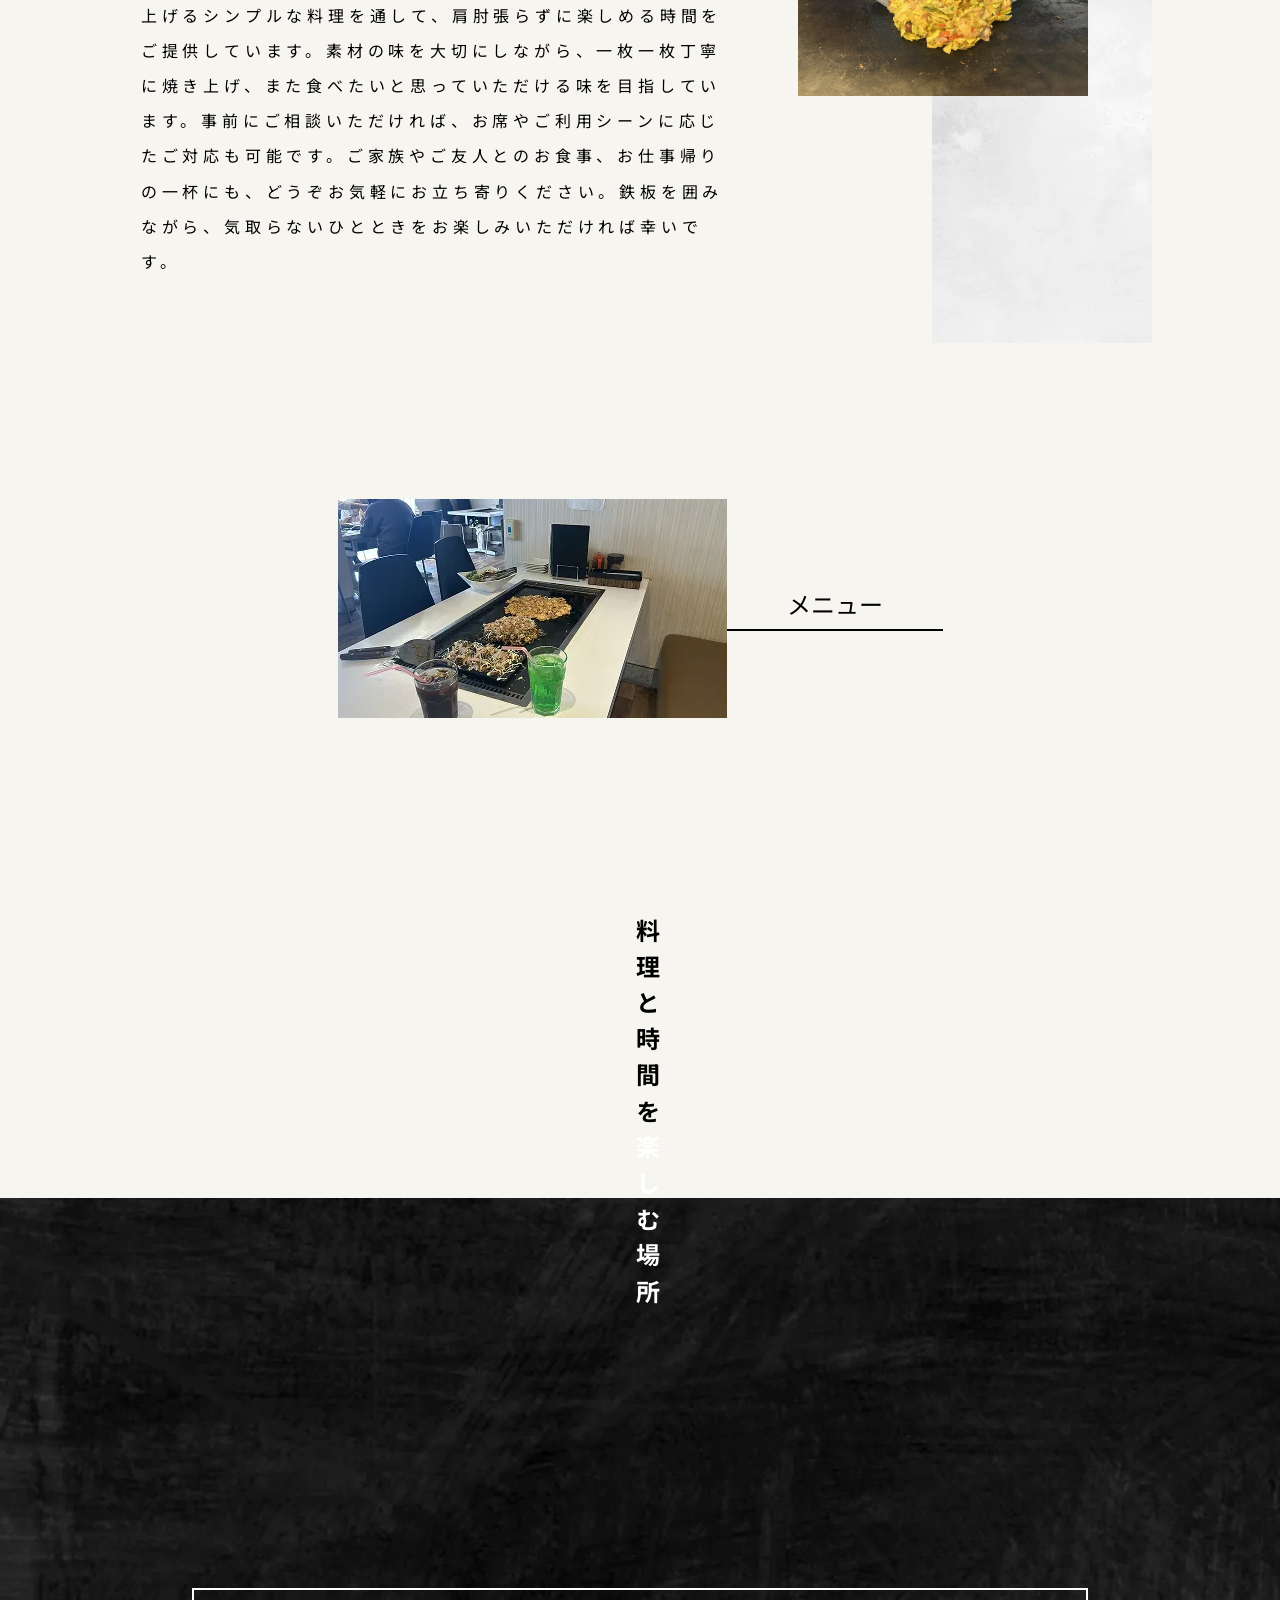
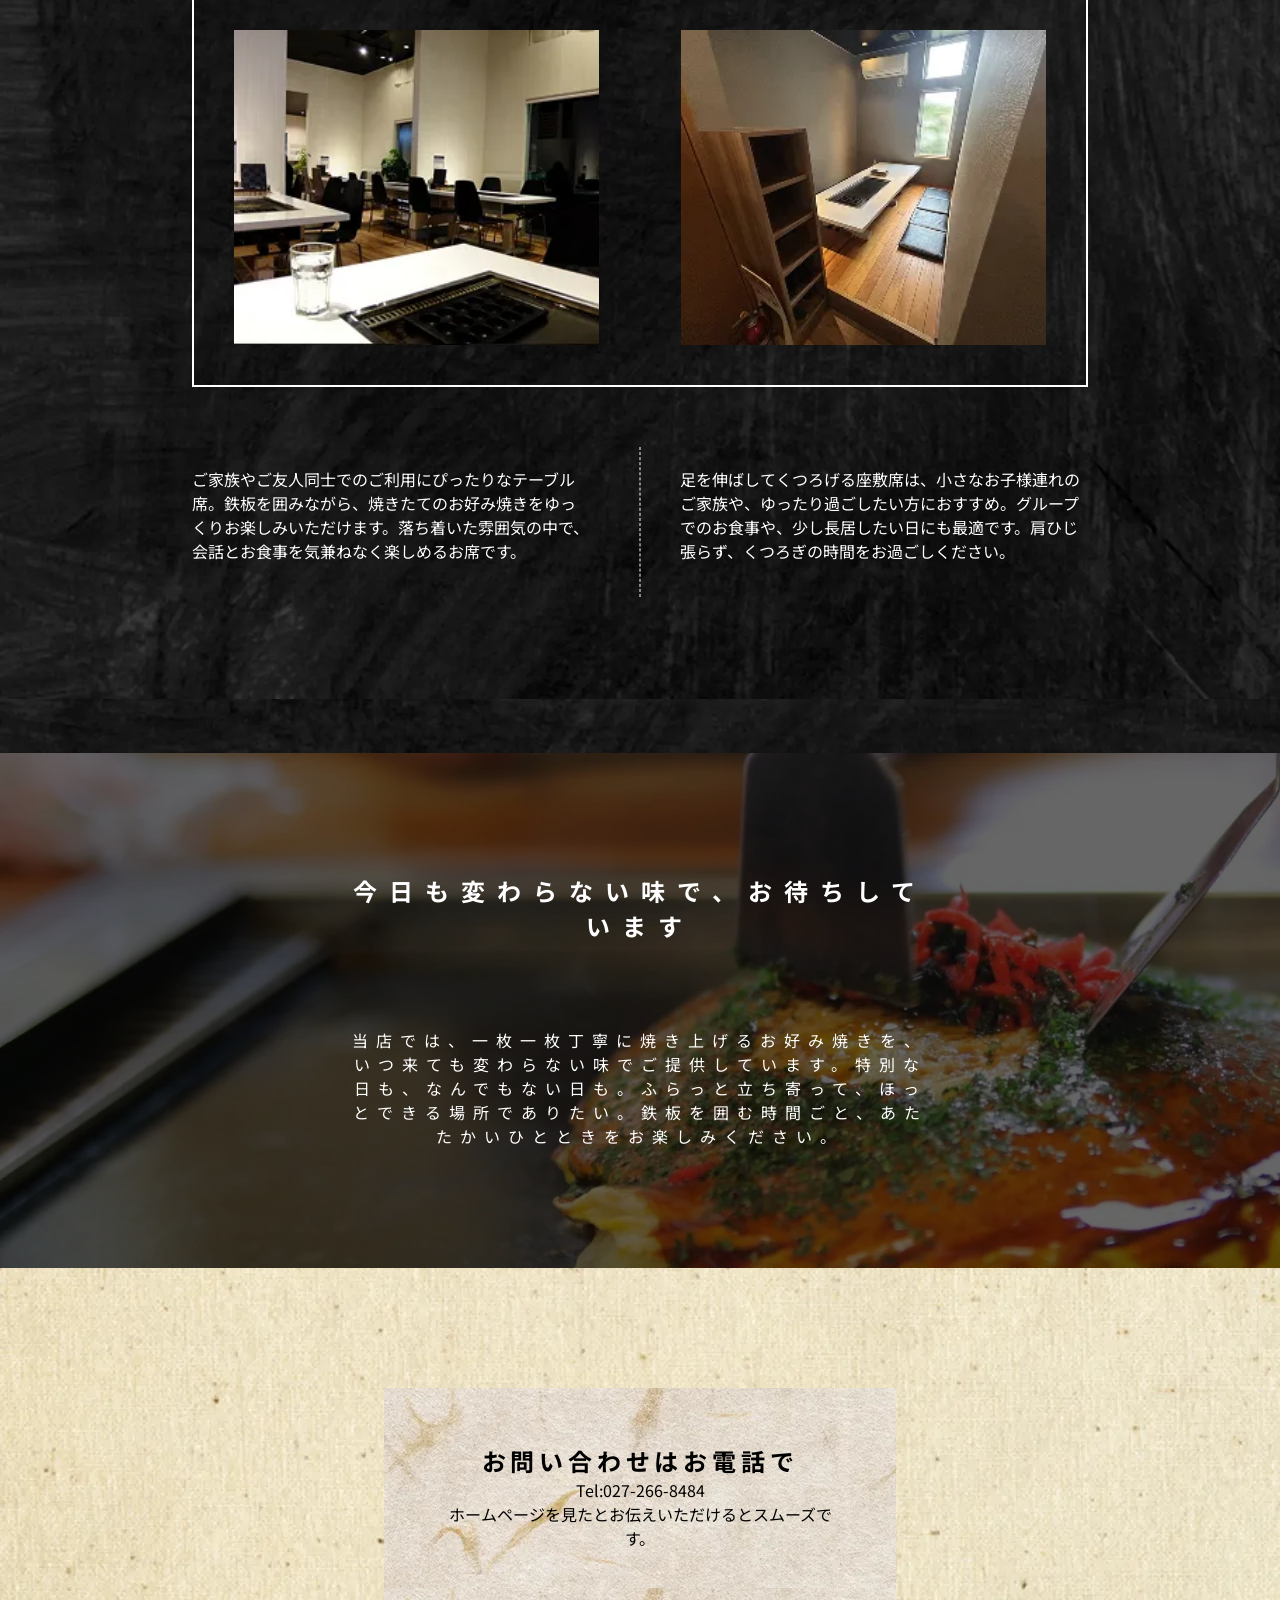
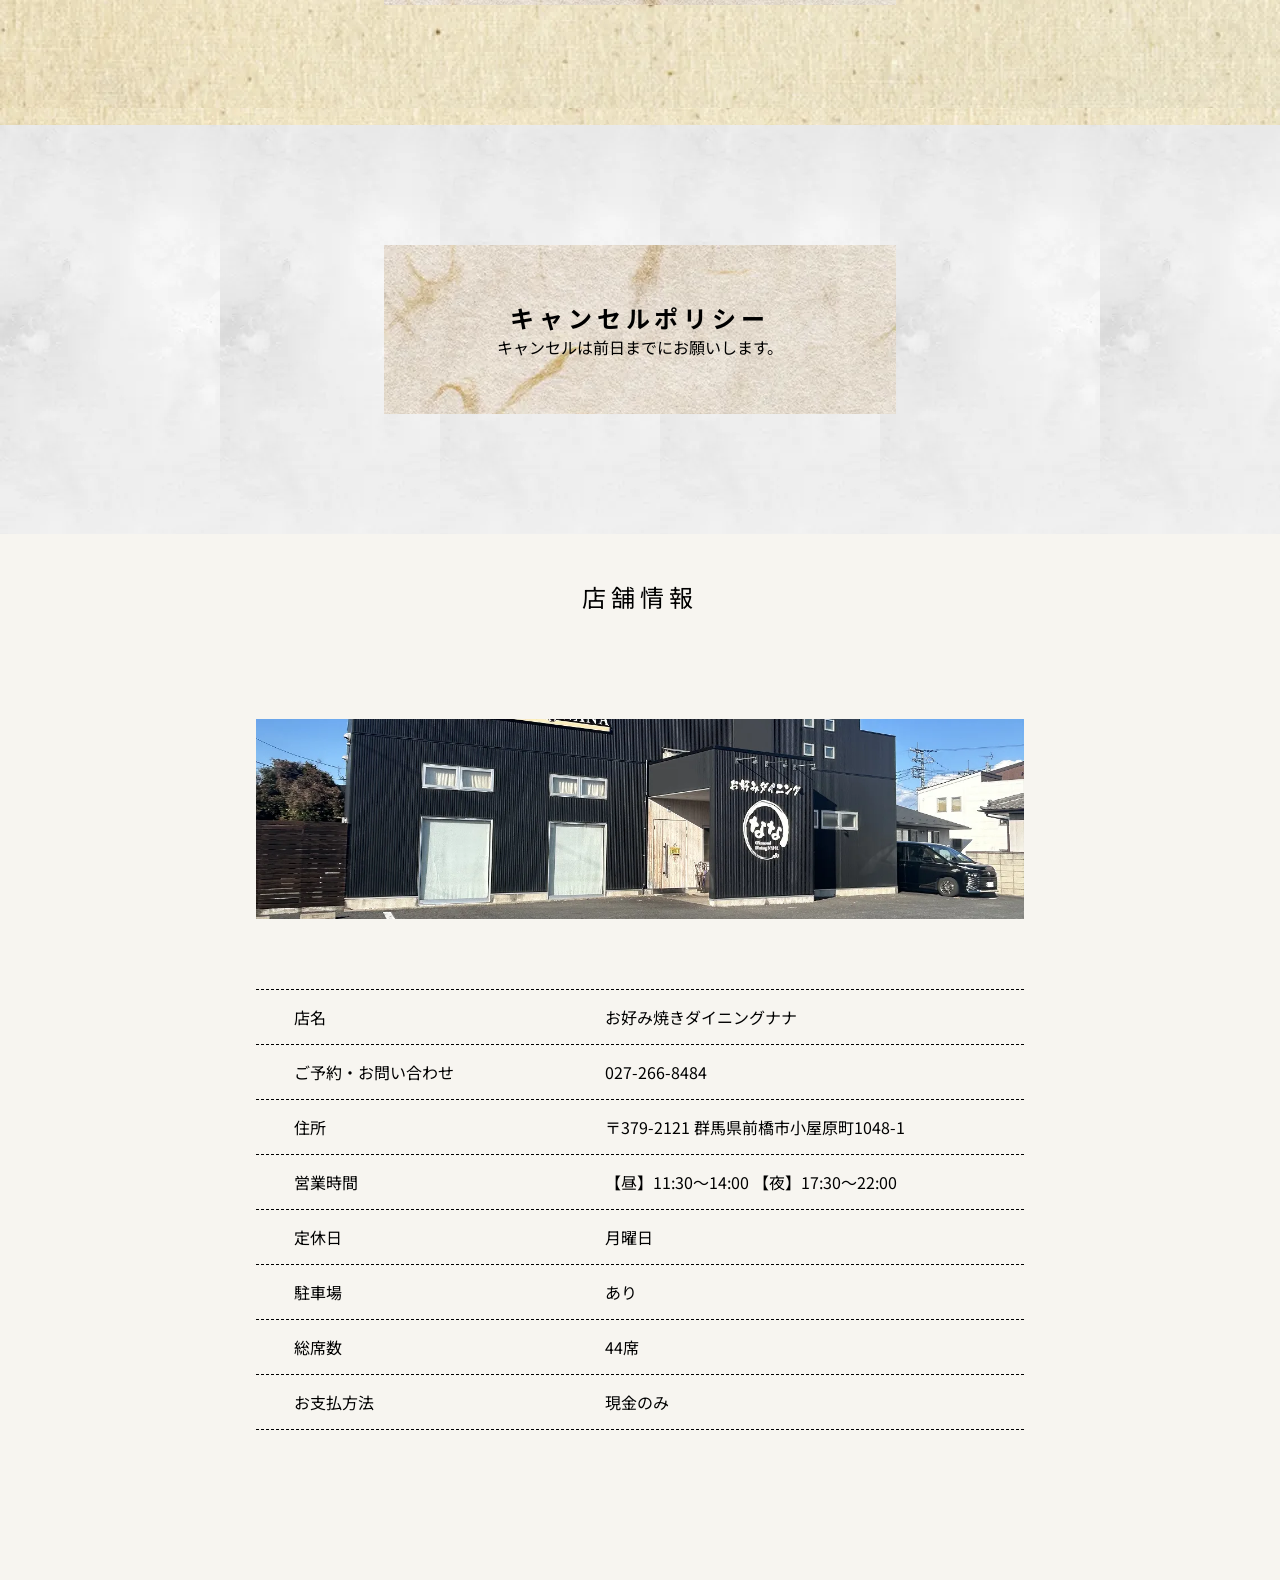
==== commit 2c1dccf0: "Add files via upload" ====
--- a/index.html
+++ b/index.html
@@ -65,7 +65,7 @@
   </section>
 
   <section id="store-guide">
-    <h1>料理と時間を<span style="color: white;">楽しむ場所</span></h1>
+    <h1>料理と時間を<span class="white-text">楽しむ場所</span></h1>
     <div class="img-frame">
       <img src="images/dining table .webp">
       <img src="images/zashiki.webp">
@@ -101,35 +101,35 @@
   <section id="store-info">
     <h1>店舗情報</h1>
     <img src="images/restaurant.webp">
-    <div>
+    <div class="info-row">
       <p>店名</p>
       <p>お好み焼きダイニングナナ</p>
     </div>
-    <div>
+     <div class="info-row">
       <p>ご予約・お問い合わせ</p>
       <p>027-266-8484</p>
     </div>
-    <div>
+      <div class="info-row">
       <p>住所</p>
       <p>〒379-2121 群馬県前橋市小屋原町1048-1</p>
     </div>
-    <div>
+      <div class="info-row">
       <p>営業時間</p>
       <p>【昼】11:30～14:00 【夜】17:30～22:00</p>
     </div>
-    <div>
+      <div class="info-row">
       <p>定休日</p>
       <p>月曜日</p>
     </div>
-    <div>
+      <div class="info-row">
       <p>駐車場</p>
       <p>あり</p>
     </div>
-    <div>
+      <div class="info-row">
       <p>総席数</p>
       <p>44席</p>
     </div>
-    <div>
+      <div class="info-row">
       <p>お支払方法</p>
       <p>現金のみ</p>
     </div>
--- a/css/common.css
+++ b/css/common.css
@@ -1,3 +1,5 @@
+@charset "UTF-8";
+
 header {
   display: flex;
   align-items: stretch;
--- a/css/style.css
+++ b/css/style.css
@@ -132,6 +132,10 @@
   transform: translateX(-100%);
 }
 
+.white-text {
+  color: white;
+}
+
 #store-guide img {
   width: 100%;
   height: auto;
@@ -151,7 +155,7 @@
 .text {
   display: flex;
   gap: 10%;
-  padding-top: 60px;
+  padding-top: 80px;
   position: relative;
 }
 
@@ -159,7 +163,7 @@
   content: "";
   position: absolute;
   left: 50%;
-  top: 100;
+  top: 60px;
   height: 85%;
   border-left: 1px dashed white;
   transform: translateX(-50%);
@@ -243,17 +247,17 @@
   font-weight: normal;
 }
 
-#store-info div {
+.info-row {
   display: flex;
   padding: 15px 5%;
   border-bottom: 1px dashed #000;
 }
 
-#store-info div:first-of-type {
+.info-row:first-of-type {
   border-top: 1px dashed #000;
 }
 
-#store-info div p:first-child {
+.info-row p:first-child {
   width: 45%;
   flex-shrink: 0;
 }
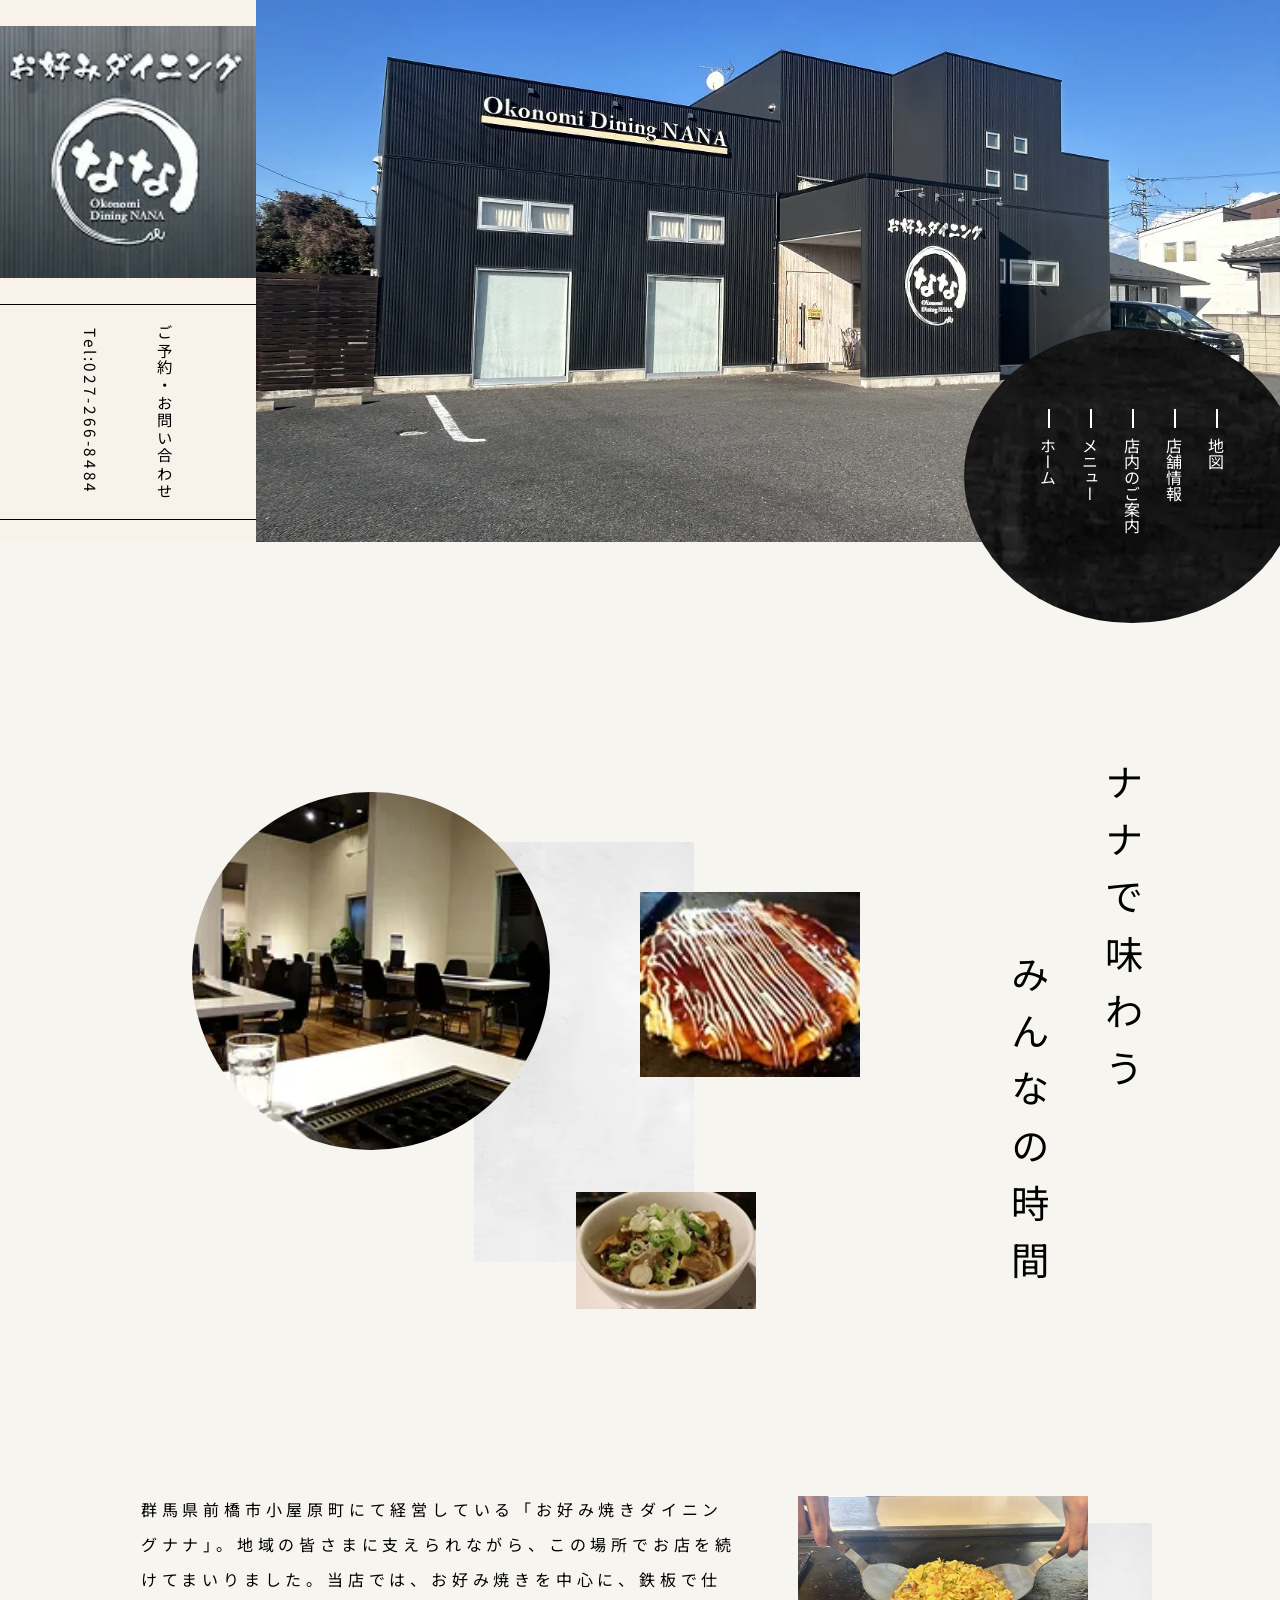
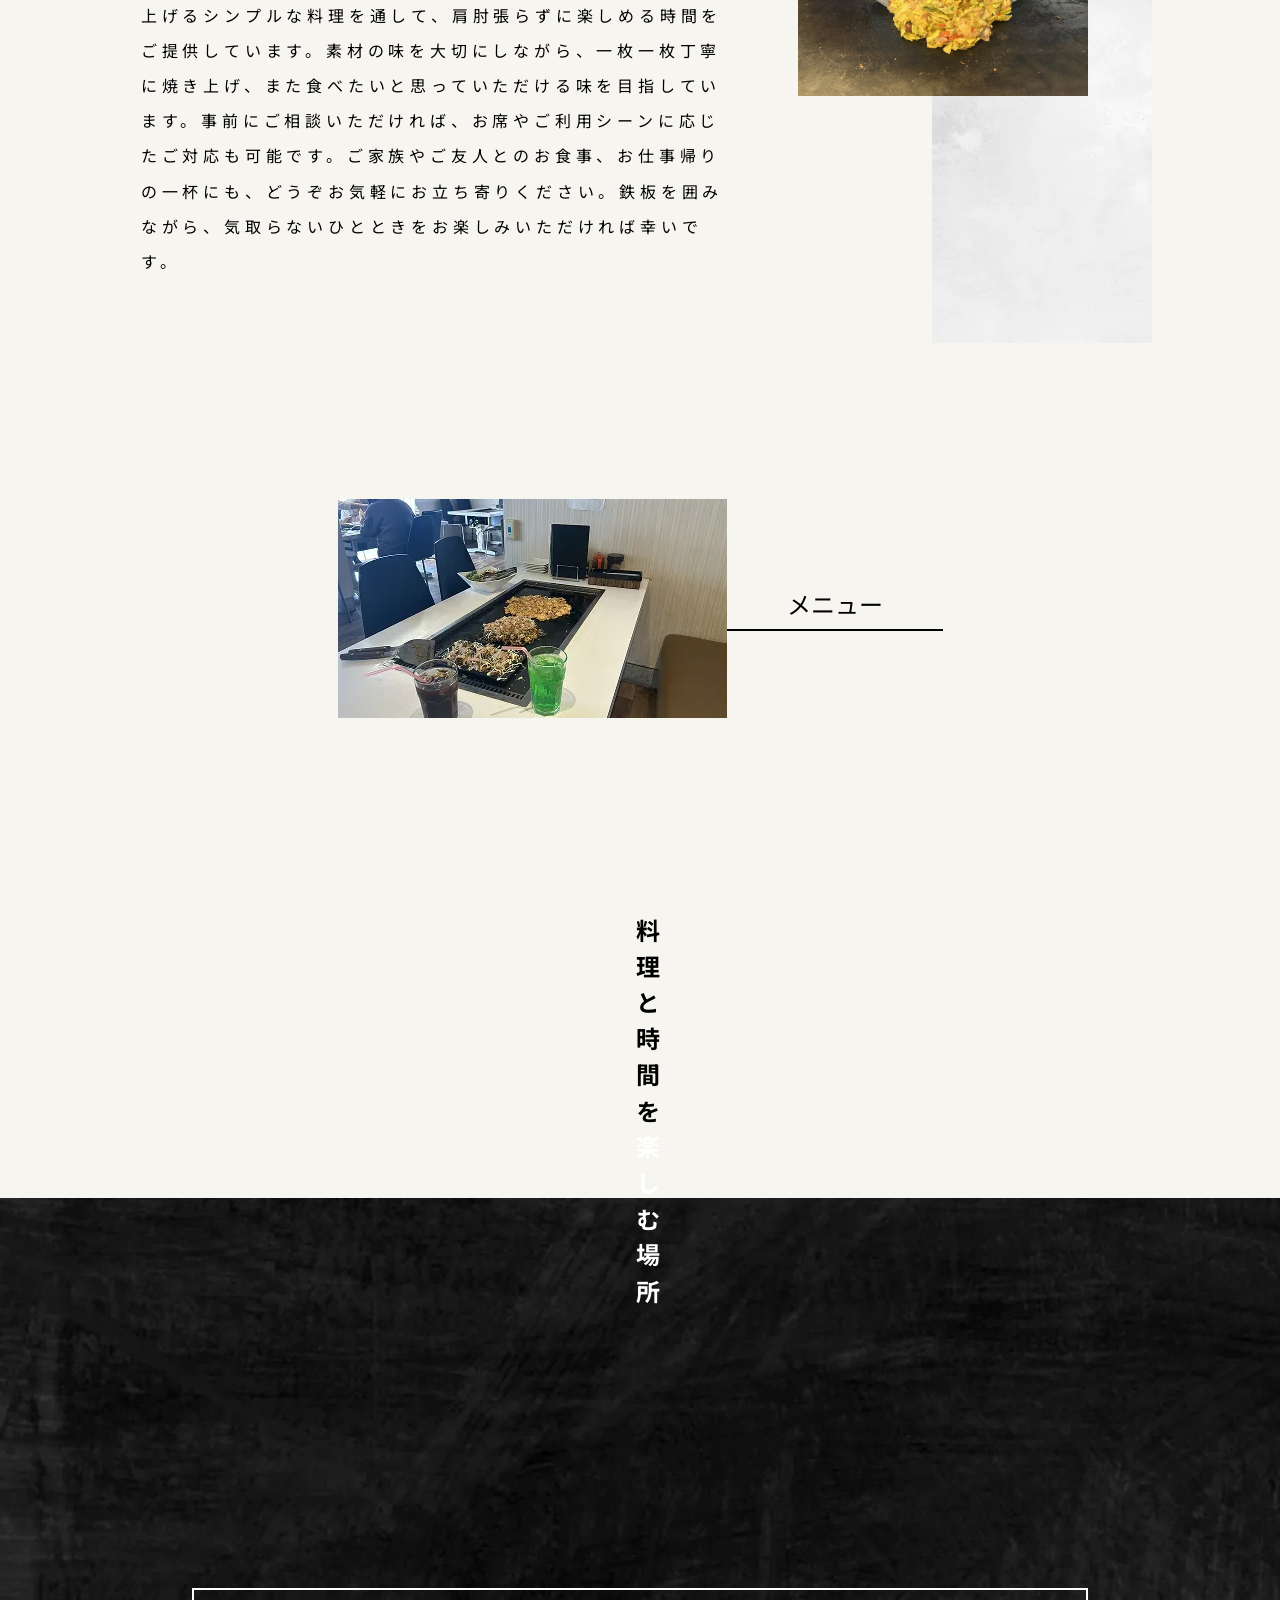
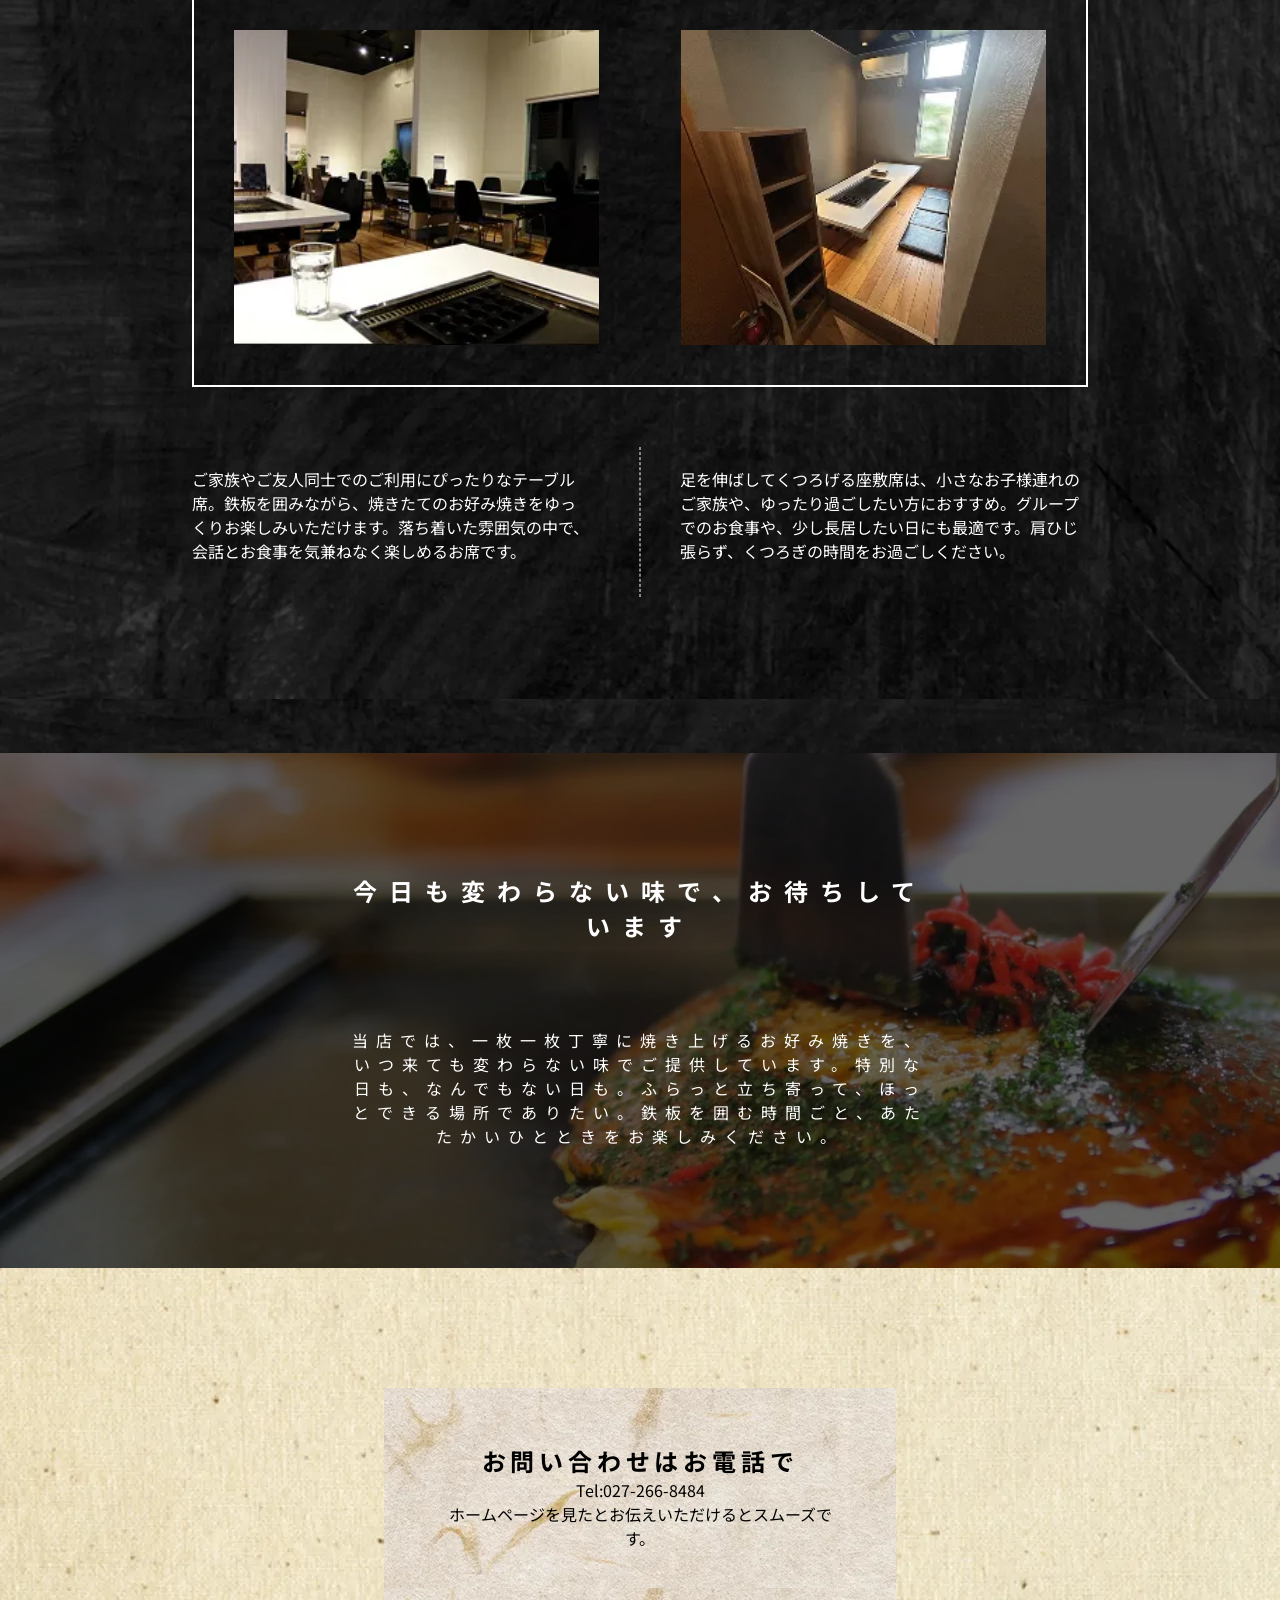
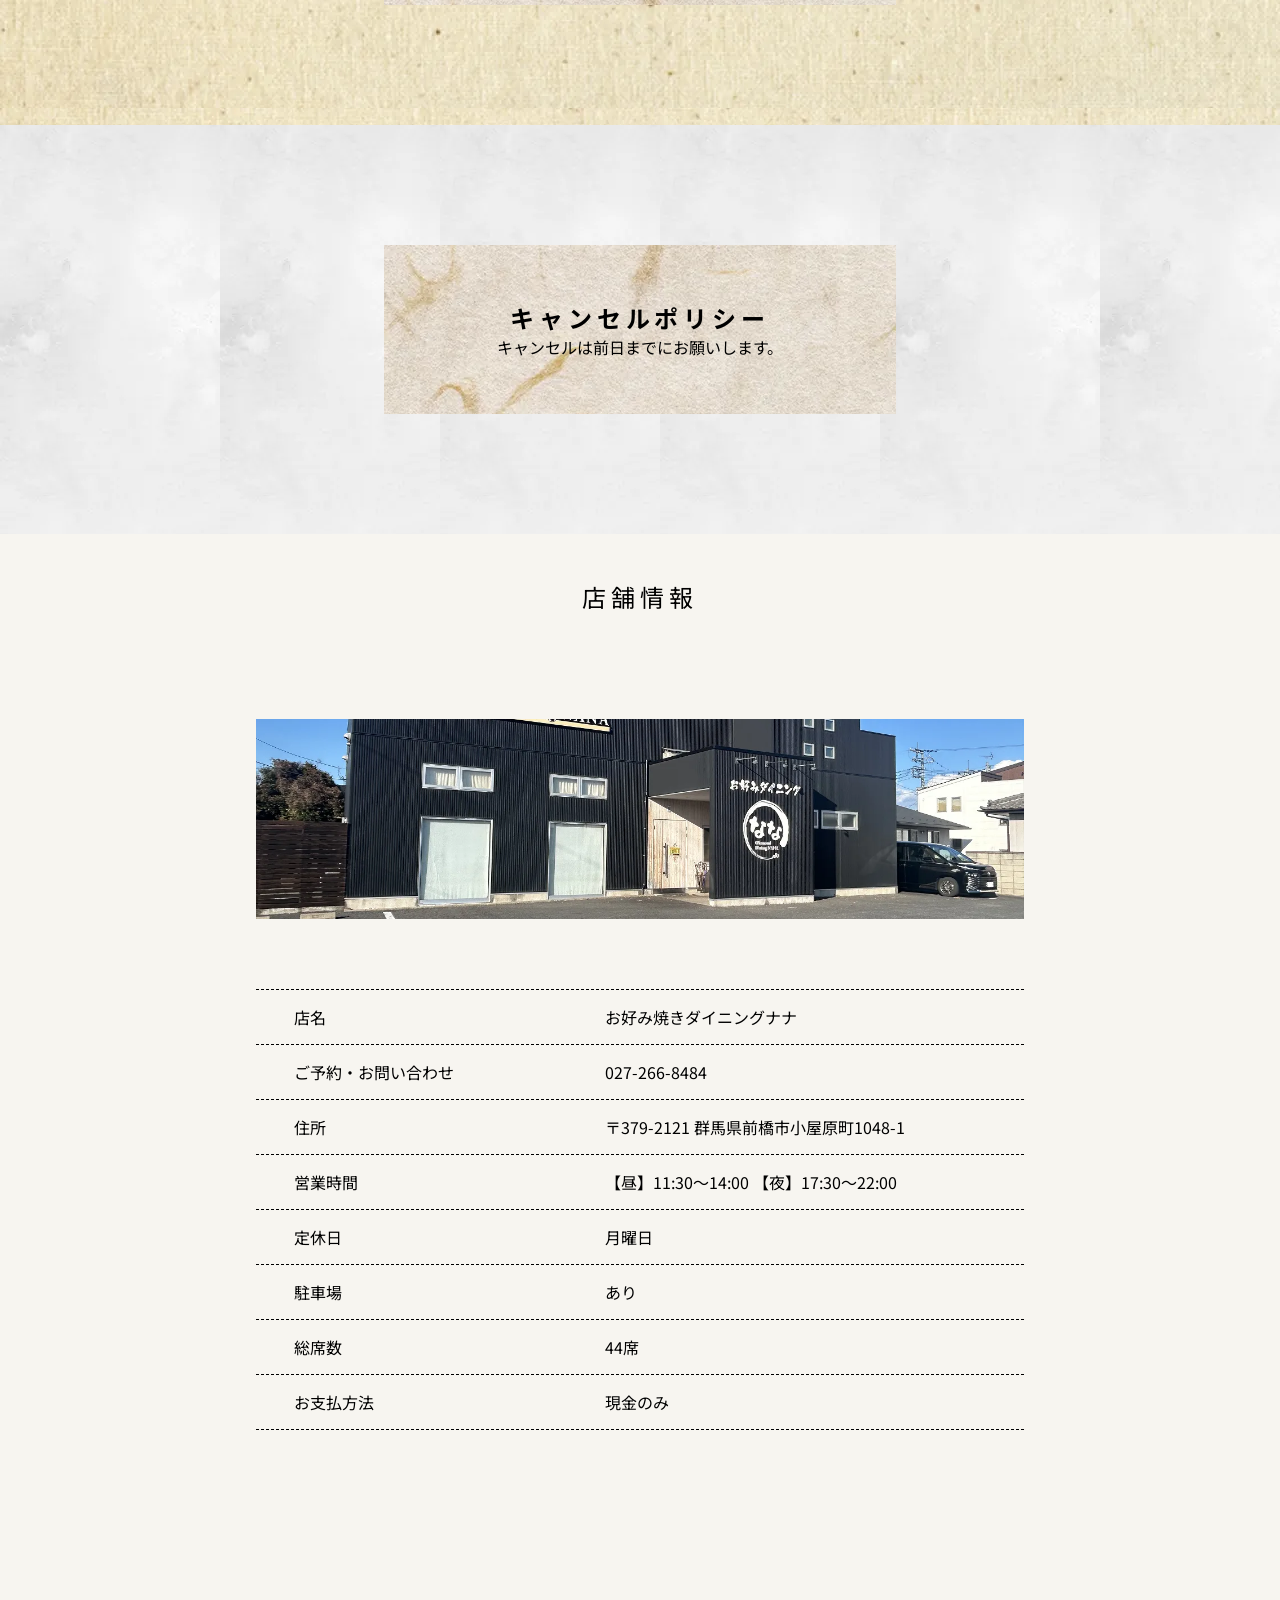
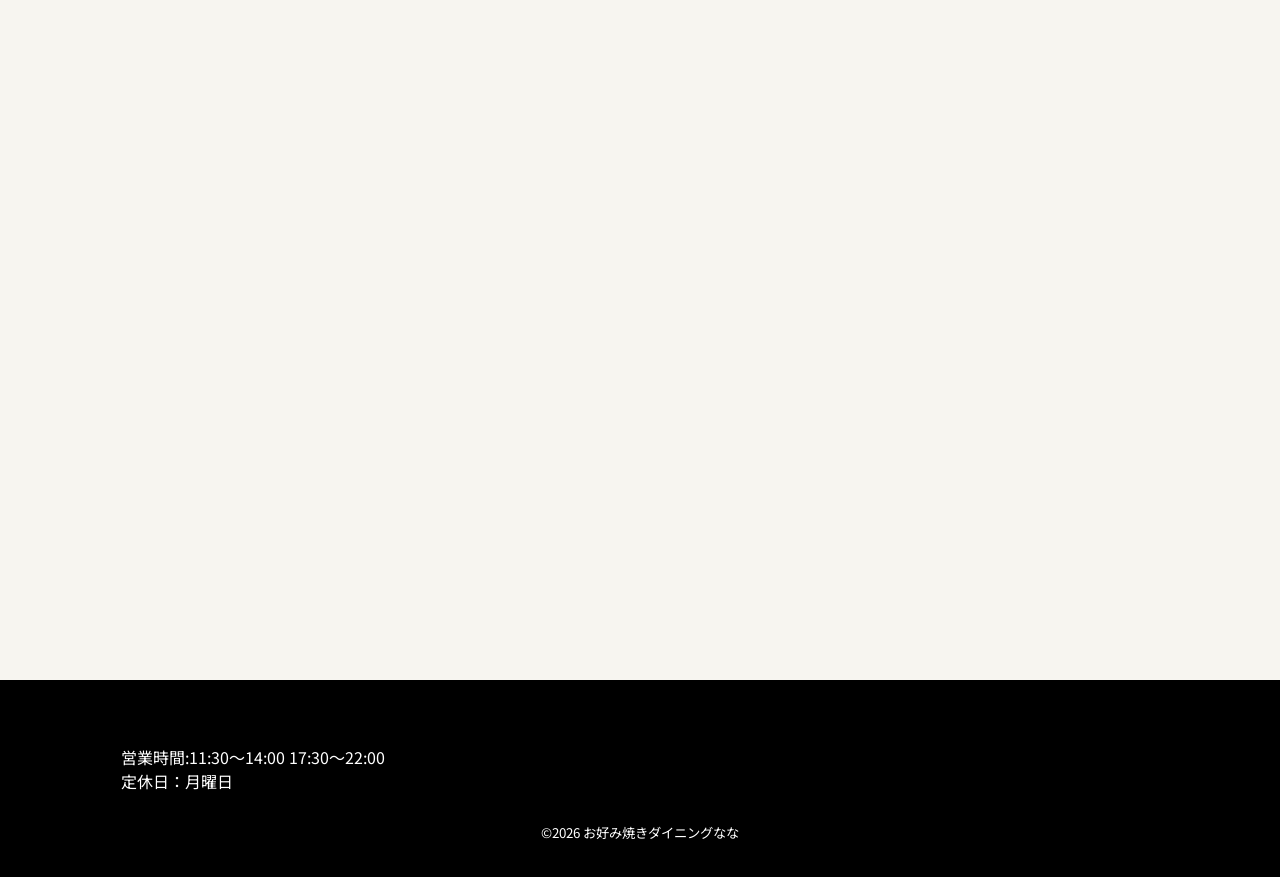
==== commit e6d2dc53: "Add files via upload" ====
--- a/index.html
+++ b/index.html
@@ -5,12 +5,14 @@
   <!-- 基本設定 -->
   <meta charset="UTF-8">
   <meta name="viewport" content="width=device-width, initial-scale=1.0">
-  <title>Document</title>
+  <title>okonomiyakidiningunana</title>
+  <link rel="icon" href="../images/nana.webp">
+  <link href="https://fonts.googleapis.com/icon?family=Material+Icons" rel="stylesheet">
 
   <!-- CSS読み込み -->
-  <link rel="stylesheet" href="css/reset.css">
-  <link rel="stylesheet" href="css/common.css">
-  <link rel="stylesheet" href="css/style.css">
+  <link rel="stylesheet" href="../css/reset.css">
+  <link rel="stylesheet" href="../css/common.css">
+  <link rel="stylesheet" href="../css/style.css">
 
   <!-- フォント関連 -->
   <link rel="preconnect" href="https://fonts.googleapis.com">
@@ -21,45 +23,66 @@
 <body>
   <header>
     <div class="reserve">
-      <img src="images/nana.webp">
+      <img src="../images/nana.webp">
       <div>
-        <p>Tel:027-266-8484</p>
+        <a href="tel:0272668484">Tel:027-266-8484</a>
         <p>ご予約・お問い合わせ</p>
       </div>
     </div>
     <div class="nana">
-      <img src="images/restaurant.webp">
+      <img src="../images/restaurant.webp">
       <nav>
         <ul>
           <li><a href="#">ホーム</a></li>
           <li><a href="#menu">メニュー</a></li>
           <li><a href="#store-guide">店内のご案内</a></li>
           <li><a href="#store-info">店舗情報</a></li>
-          <li><a href="#">地図</a></li>
+          <li><a href="#map">地図</a></li>
         </ul>
       </nav>
     </div>
+    <span class="material-icons" id="open">menu</span>
   </header>
 
+  <div class="overlay">
+    <span class="material-icons" id="close">close</span>
+    <div class="reserve">
+      <img src="../images/nana.webp">
+      <div>
+        <a href="tel:0272668484">Tel:027-266-8484</a>
+        <p>ご予約・お問い合わせ</p>
+      </div>
+    </div>
+    <nav>
+      <ul>
+        <li><a href="#">ホーム</a></li>
+        <li><a href="#menu">メニュー</a></li>
+        <li><a href="#store-guide">店内のご案内</a></li>
+        <li><a href="#store-info">店舗情報</a></li>
+        <li><a href="#map">地図</a></li>
+      </ul>
+    </nav>
+  </div>
+
   <main>
-    <img class="table" src="images/dining table .webp">
-    <img class="gray" src="images/gray.webp">
-    <img class="okonomiyaki" src="images/okonomiyaki.webp">
-    <img class="gyu" src=images/gyu.webp>
+    <img class="table" src="../images/dining table .webp">
+    <img class="gray" src="../images/gray.webp">
+    <img class="gyu" src="../images/gyu.webp">
     <h1>ナナで味わう<br><span>みんなの時間</span></h1>
+    <img class="okonomiyaki" src="../images/okonomiyaki.webp">
   </main>
 
   <section class="about">
     <p>
       群馬県前橋市小屋原町にて経営している「お好み焼きダイニングナナ」。地域の皆さまに支えられながら、この場所でお店を続けてまいりました。当店では、お好み焼きを中心に、鉄板で仕上げるシンプルな料理を通して、肩肘張らずに楽しめる時間をご提供しています。素材の味を大切にしながら、一枚一枚丁寧に焼き上げ、また食べたいと思っていただける味を目指しています。事前にご相談いただければ、お席やご利用シーンに応じたご対応も可能です。ご家族やご友人とのお食事、お仕事帰りの一杯にも、どうぞお気軽にお立ち寄りください。鉄板を囲みながら、気取らないひとときをお楽しみいただければ幸いです。
     </p>
-    <img class="cooking" src="images/cooking.webp">
-    <img class="gray1" src="images/gray.webp">
+    <img class="cooking" src="../images/cooking.webp">
+    <img class="gray1" src="../images/gray.webp">
   </section>
 
   <section id="menu">
-    <a href="menu.html">
-      <img src="images/cook.webp">
+    <a href="../html/menu.html">
+      <img src="../images/cook.webp">
       <h2>メニュー</h2>
     </a>
   </section>
@@ -67,8 +90,8 @@
   <section id="store-guide">
     <h1>料理と時間を<span class="white-text">楽しむ場所</span></h1>
     <div class="img-frame">
-      <img src="images/dining table .webp">
-      <img src="images/zashiki.webp">
+      <img src="../images/dining table .webp">
+      <img src="../images/zashiki.webp">
     </div>
     <div class="text">
       <p>ご家族やご友人同士でのご利用にぴったりなテーブル席。鉄板を囲みながら、焼きたてのお好み焼きをゆっくりお楽しみいただけます。落ち着いた雰囲気の中で、会話とお食事を気兼ねなく楽しめるお席です。</p>
@@ -86,7 +109,7 @@
   <section class="contact">
     <div>
       <h1>お問い合わせはお電話で</h1>
-      <p>Tel:027-266-8484</p>
+      <a href="tel:0272668484">Tel:027-266-8484</a>
       <p>ホームページを見たとお伝えいただけるとスムーズです。</p>
     </div>
   </section>
@@ -100,41 +123,57 @@
 
   <section id="store-info">
     <h1>店舗情報</h1>
-    <img src="images/restaurant.webp">
+    <img src="../images/restaurant.webp">
     <div class="info-row">
       <p>店名</p>
       <p>お好み焼きダイニングナナ</p>
     </div>
-     <div class="info-row">
+    <div class="info-row">
       <p>ご予約・お問い合わせ</p>
       <p>027-266-8484</p>
     </div>
-      <div class="info-row">
+    <div class="info-row">
       <p>住所</p>
       <p>〒379-2121 群馬県前橋市小屋原町1048-1</p>
     </div>
-      <div class="info-row">
+    <div class="info-row">
       <p>営業時間</p>
       <p>【昼】11:30～14:00 【夜】17:30～22:00</p>
     </div>
-      <div class="info-row">
+    <div class="info-row">
       <p>定休日</p>
       <p>月曜日</p>
     </div>
-      <div class="info-row">
+    <div class="info-row">
       <p>駐車場</p>
       <p>あり</p>
     </div>
-      <div class="info-row">
+    <div class="info-row">
       <p>総席数</p>
       <p>44席</p>
     </div>
-      <div class="info-row">
+    <div class="info-row">
       <p>お支払方法</p>
       <p>現金のみ</p>
     </div>
   </section>
 
+  <section id="map">
+    <iframe
+      src="https://www.google.com/maps/embed?pb=!1m18!1m12!1m3!1d3213.146257792591!2d139.1363673760866!3d36.35723607237679!2m3!1f0!2f0!3f0!3m2!1i1024!2i768!4f13.1!3m3!1m2!1s0x601eee6bc6e83081%3A0x7b41047be4c1df99!2z44GK5aW944G_44OA44Kk44OL44Oz44Kw44Gq44Gq!5e0!3m2!1sja!2sjp!4v1777861451527!5m2!1sja!2sjp"
+      width="100%" height="600" style="border:0; display:block;" allowfullscreen="" loading="lazy"
+      referrerpolicy="no-referrer-when-downgrade"></iframe>
+  </section>
+
+  <footer>
+    <div class="footer-inner">
+      <div>
+        <p>営業時間:11:30～14:00 17:30～22:00</p>
+        <p>定休日：月曜日</p>
+      </div>
+      <small>©2026 お好み焼きダイニングなな</small>
+    </div>
+  </footer>
   <script src="js/main.js"></script>
 </body>
 
--- a/css/common.css
+++ b/css/common.css
@@ -14,10 +14,6 @@
   align-items: stretch;
 }
 
-header img {
-  width: 100%
-}
-
 .nana {
   width: 80%;
   position: relative;
@@ -26,6 +22,13 @@
 .reserve {
   width: 20%;
   background-color: #F8F2EA;
+}
+
+.reserve a {
+  writing-mode: vertical-rl;
+  letter-spacing: 0.17em;
+  font-size: 1.2vw;
+  color: inherit;
 }
 
 .reserve p {
@@ -99,4 +102,101 @@
 
 li:hover {
   opacity: 0.4;
+}
+
+#open {
+  display: none;
+}
+
+.overlay{
+  display: none;
+}
+
+@media (max-width: 800px) {
+  header {
+    flex-direction: column;
+  }
+
+  .nana {
+    width: 100%;
+  }
+
+  .nana nav {
+    display: none;
+  }
+
+  .reserve {
+    width: 100%;
+    display: flex;
+  }
+
+  .reserve img {
+    flex: none;
+    width: 50%;
+    padding: 10% 10%;
+  }
+
+  .reserve a {
+    writing-mode: horizontal-tb;
+    font-size: 2vw;
+    order: 2;
+  }
+
+  .reserve p {
+    writing-mode: horizontal-tb;
+    font-size: 2vw;
+    order: 1;
+  }
+
+  .reserve div {
+    flex-direction: column;
+    gap: 8px;
+    padding-left: 50px;
+    padding-top: 80px;
+  }
+
+  .reserve div::before,
+  .reserve div::after {
+    display: none;
+  }
+
+  .material-icons {
+    font-size: 8vw;
+    cursor: pointer;
+    padding: 20px 40px;
+  }
+
+  #open {
+    display: block;
+    position: fixed;
+    right: 0;
+    z-index: 100;
+  }
+
+  #close {
+    position: fixed;
+    right: 0;
+    cursor: pointer;
+  }
+
+  #open.hide {
+    display: none;
+  }
+
+  .overlay {
+    position: fixed;
+    top: 0;
+    right: 0;
+    left: 0;
+    bottom: 0;
+    background-color: #F8F2EA;
+    opacity: 0;
+    pointer-events: none;
+    z-index: 300;
+  }
+
+  .overlay.show {
+    opacity: 1;
+    pointer-events: auto;
+  }
 }
--- a/css/style.css
+++ b/css/style.css
@@ -212,6 +212,10 @@
   letter-spacing: 0.2em;
 }
 
+.contact a {
+  color: inherit;
+}
+
 /* cancel */
 .cancel {
   background-image: url('../images/gray.webp');
@@ -238,7 +242,7 @@
   width: 100%;
   height: 200px;
   object-fit: cover;
-  margin:105px 0 70px;
+  margin: 105px 0 70px;
 }
 
 #store-info h1 {
@@ -260,4 +264,158 @@
 .info-row p:first-child {
   width: 45%;
   flex-shrink: 0;
+}
+
+#map {
+  padding-bottom: 100px;
+  background-color: #F7F5F0;
+}
+
+footer {
+  color: white;
+  background-color: black;
+}
+
+.footer-inner {
+  max-width: 1038px;
+  margin: 0 auto;
+  padding: 35px 0;
+}
+
+.footer-inner div {
+  padding: 30px 0;
+}
+
+small {
+  text-align: center;
+  display: block;
+}
+
+@media (max-width: 1045px) {
+  .cooking {
+    right: 10%;
+  }
+}
+
+@media (max-width: 900px) {
+  .table {
+    left: -5%;
+    width: 45%;
+  }
+
+  .gray {
+    top: 210px;
+    left: 0;
+    width: 40%;
+    height: 200px;
+  }
+
+  .okonomiyaki {
+    top: 640px;
+    z-index: 10;
+    width: 25%;
+    height: auto;
+    left: 70%;
+  }
+
+  .gyu {
+    top: 800px;
+    left: 30%;
+    z-index: 10;
+    width: 25%;
+    height: auto;
+  }
+
+  .cooking {
+    right: 13%;
+    top: 5%;
+    width: 25%;
+    height: auto;
+  }
+
+  .gray1 {
+    top: -20%;
+    right: 0;
+    width: 50%;
+    /* height:280px; */
+    height: 30%;
+  }
+
+  .about {
+    padding-top: 230px;
+  }
+
+  .about p {
+    width: 100%;
+  }
+
+  .img-frame {
+    flex-direction: column;
+    gap: 100px;
+    padding: 70px;
+  }
+
+  .text {
+    flex-direction: column;
+    gap: 100px;
+  }
+
+  .text::before {
+    left: 0;
+    top: 60%;
+    height: 1px;
+    width: 100%;
+    border-left: none;
+    border-top: 1px dashed white;
+    transform: none;
+  }
+
+  .info-row {
+    flex-direction: column;
+    gap: 10px;
+    padding: 15px 5% 0;
+  }
+
+  .info-row p:first-child::after {
+    content: "|";
+    margin-left: 10px;
+  }
+
+
+  .contact {
+    padding: 120px 15%;
+  }
+
+  .cancel {
+    padding: 120px 15%;
+  }
+}
+
+@media (max-width: 700px) {
+  #menu {
+    justify-content: flex-start;
+    padding: 120px 100px 480px;
+  }
+
+  #menu a {
+    flex-direction: column;
+    align-items: stretch;
+    width: 100%;
+  }
+
+  #menu img {
+    width: 100%;
+  }
+
+  #menu h2 {
+    padding-left: 0;
+    padding-right: 0;
+    width: fit-content;
+  }
+}
+
+@media (max-width: 550px) {
+  #menu {
+    padding: 120px 0 480px;
+  }
 }
